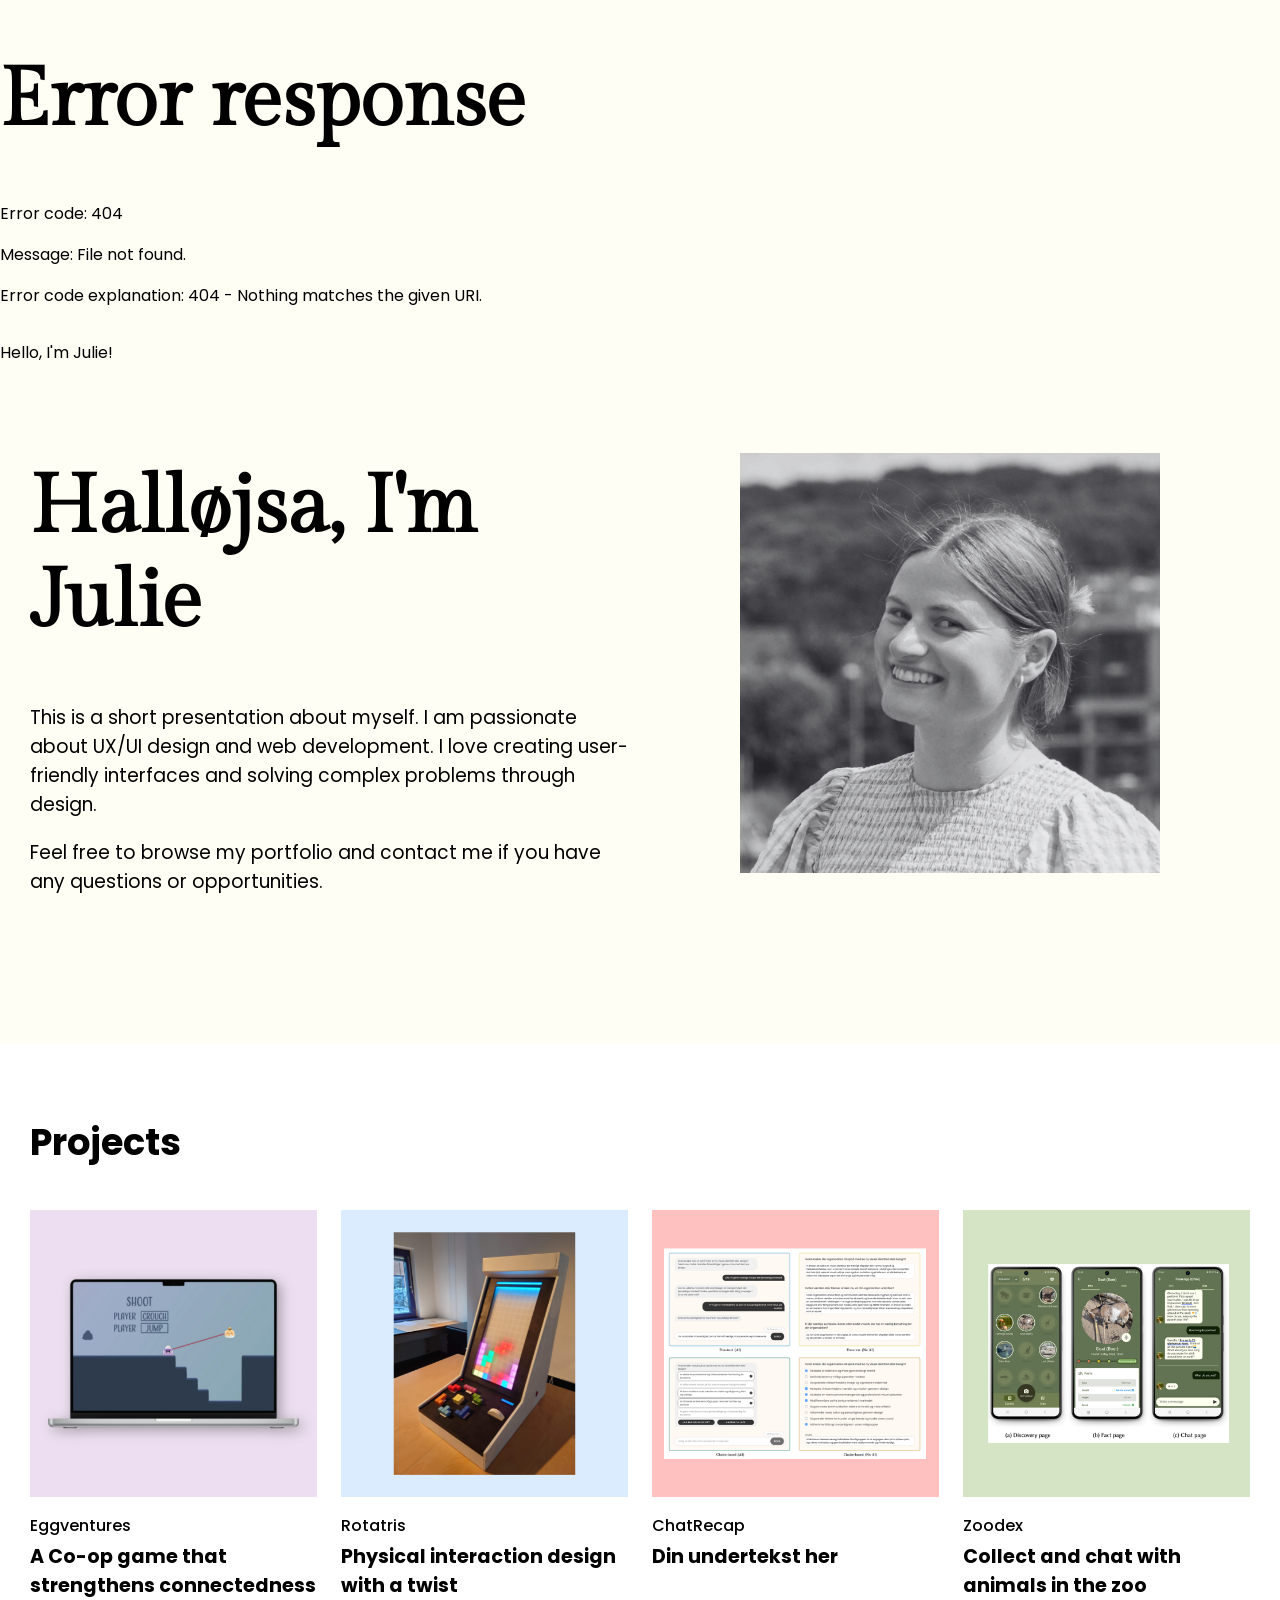
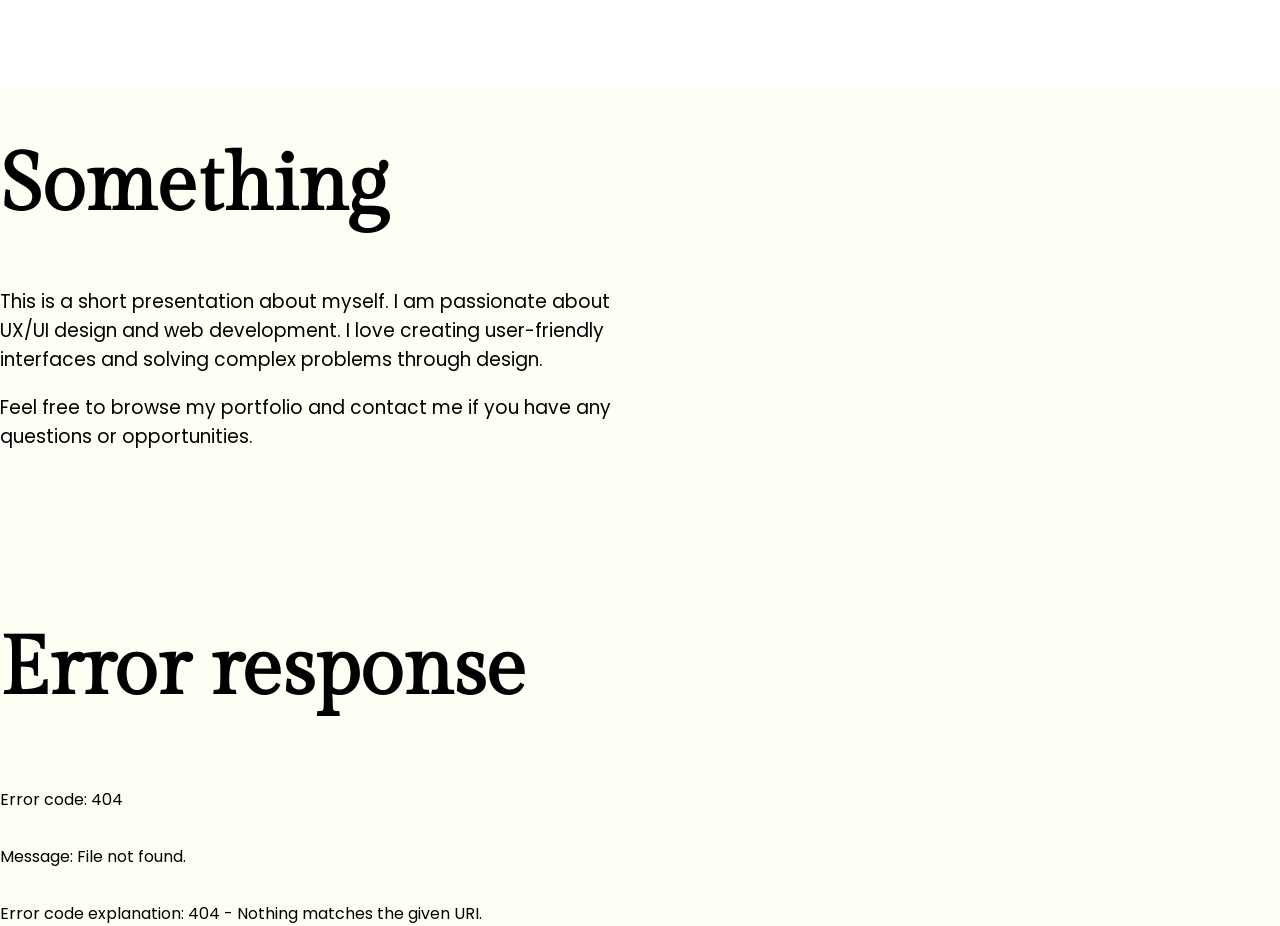
==== index.html @ eb62d56e "UI update" ====
<!DOCTYPE html>
<html lang="en">
<head>
    <meta charset="utf-8">
    <meta http-equiv="X-UA-Compatible" content="IE=edge">
    <meta name="viewport" content="width=device-width, initial-scale=1">

    <title>My Website</title>
    <meta name="description" content="">

    <link rel="shortcut icon" href="favicon.ico">

    <link rel="preconnect" href="https://fonts.googleapis.com">
    <link rel="preconnect" href="https://fonts.gstatic.com" crossorigin>
    <link href="https://fonts.googleapis.com/css2?family=Gilda+Display&display=swap" rel="stylesheet">
    <link href="https://fonts.googleapis.com/css2?family=Poppins:ital,wght@0,100;0,200;0,300;0,400;0,500;0,600;0,700;0,800;0,900;1,100;1,200;1,300;1,400;1,500;1,600;1,700;1,800;1,900&display=swap" rel="stylesheet">

    <link rel="stylesheet" href="css/normalize.css">
    <link rel="stylesheet" href="css/html5-boilerplate.css">
    <link rel="stylesheet" href="css/main.css">
</head>
<body>
    <div id="navbar"></div> 

    <div class="content">
        <!-- Your main content here -->
        <p>Hello, I'm Julie!</p>
        <!-- Other content -->
<div class="hero-section">
        <div class="container1">
            <div class="text-section">
                <!-- <h1 class="cursor typewriter-animation">Hello, I'm Julie!</h1> -->
                <h1>Halløjsa, I'm Julie</h1>
                <h3>This is a short presentation about myself. I am passionate about UX/UI design and web development. I love creating user-friendly interfaces and solving complex problems through design.</h3>
                <h3>Feel free to browse my portfolio and contact me if you have any questions or opportunities.</h3>
            </div>
            <div class="other-section">
                <!-- You can add an image or other content here -->
                <img src="images/ProfilbilledeBW.jpg" alt="Julie">
            </div>
        </div>
</div>

<section class="project-section">
    <h2 class="project-section__heading">Projects</h2>
    <div class="project-grid">
        <a href="projects/eggventures.html" class="project-box">
            <div class="project-box__image">
                <img src="images/EggventuresTest.png" alt="Eggventures">
            </div>
            <p class="project-box__title">Eggventures</p>
            <p class="project-box__subtitle">A Co-op game that strengthens connectedness</p>
        </a>
        <a href="projects/rotatris.html" class="project-box">
            <div class="project-box__image">
                <img src="images/RotatrisTest.png" alt="Rotatris">
            </div>
            <p class="project-box__title">Rotatris</p>
            <p class="project-box__subtitle">Physical interaction design with a twist</p>
        </a>
        <a href="projects/chatrecap.html" class="project-box">
            <div class="project-box__image">
                <img src="images/DesignerAITest.png" alt="ChatRecap">
            </div>
            <p class="project-box__title">ChatRecap</p>
            <p class="project-box__subtitle">Din undertekst her</p>
        </a>
        <a href="projects/zoodex.html" class="project-box">
            <div class="project-box__image">
                <img src="images/ZoodexTest.png" alt="Zoodex">
            </div>
            <p class="project-box__title">Zoodex</p>
            <p class="project-box__subtitle">Collect and chat with animals in the zoo</p>
        </a>
    </div>
</section>



<div class="container1">
    <div class="text-section">
        <!-- <h1 class="cursor typewriter-animation">Hello, I'm Julie!</h1> -->
        <h1>Something</h1>
        <h3>This is a short presentation about myself. I am passionate about UX/UI design and web development. I love creating user-friendly interfaces and solving complex problems through design.</h3>
        <h3>Feel free to browse my portfolio and contact me if you have any questions or opportunities.</h3>
    </div>
    <div class="other-section">
        <!-- You can add an image or other content here -->
        <!-- <img src="images/Billede.JPG" alt="Julie"> -->
    </div>
</div>


    <!-- JavaScript to load navbar from an external file -->
    <script>
        fetch('navbar.html')
              .then(response => response.text())
             .then(data => document.getElementById('navbar').innerHTML = data);
    </script>

    <script>
        document.addEventListener("DOMContentLoaded", function() {
            fetch('footer.html')
                .then(response => response.text())
                .then(data => {
                    document.body.insertAdjacentHTML('beforeend', data);
                })
                .catch(error => console.error('Error loading the footer:', error));
        });
    </script>

    <script src="//ajax.googleapis.com/ajax/libs/jquery/1.10.2/jquery.min.js"></script>
    <script>window.jQuery || document.write('<script src="js/vendor/jquery-1.10.2.min.js"><\/script>')</script>
    <script src="js/plugins.js"></script>
    <script src="js/main.js"></script>
</body>
</html>
---- css/main.css ----
/* ==========================================================================
   Your custom CSS styles
   ========================================================================== */


   html, body {
    height: 100%; /* Ensure the body takes up the full height */
    margin: 0; /* Remove default margins */
    padding: 0;
}

body {
    font-family: "Poppins", sans-serif;
    margin: 0;
    padding: 0;
    background-color:  #fffef5;
    display: flex;
    flex-direction: column; /* Stack children vertically */
}

/* Container for consistent margins */
.container {
    max-width: 1300px; /* Adjust based on your design requirements */
    margin: 0 auto; /* Center container horizontally and add equal margins */
    padding: 0 20px; /* Optional: add padding inside the container */
}

h1 {
    font-family: "Gilda Display", serif;
    font-size: 5em; /* Default size for larger screens */
}

h3 {
    font-family: "Poppins", sans-serif;
    font-weight: 400;
    font-style: normal;
}

.content {
    flex: 1; /* Take up available space, pushing footer to bottom */
}



/* Cursor */
.cursor {
    position: relative;
    width: auto; /* Adjusts to fit the text width */
    border-right: 4px solid black;
    font-size: 5em; /* Adjust size as needed */
    text-align: left; /* Ensure text aligns to the left */
    white-space: nowrap; /* Prevent line breaks */
    overflow: hidden; /* Hide overflow text */
    display: inline-block; /* Fit to the text width */
    /* Remove margin: 0 auto; to prevent centering */
    transform: translateY(-50%); /* Optional: adjust based on your design */
}

/* Animation */
.typewriter-animation {
    animation: 
        typewriter 5s steps(50) 1s 1 normal both, 
        blinkingCursor 500ms steps(50) infinite normal;
}

@keyframes typewriter {
    from { width: 0; } /* Start with no width */
    to { width: 100%; } /* End with full width */
}

@keyframes blinkingCursor {
    from { border-right-color: black; }
    to { border-right-color: transparent; }
}


.hero-section {
    padding: 30px; /* Samme mekanik som .project-section */
}

.container1 {
    display: flex;
    justify-content: space-between;
    align-items: center;
    max-width: 1400px;
    margin: 0 auto;
    padding-bottom: 100px;
    box-sizing: border-box;
}

/* Text section styling */
.text-section {
    flex: 1; /* Take up half of the container */
    max-width: 50%; /* Limit width to half of the container */
    padding-right: 20px; /* Space between text and other content */
}

/* Image section or other content */
.other-section {
    flex: 1; /* Take up the remaining space */
    max-width: 50%; /* Limit width to half of the container */
    display: flex; /* Use Flexbox if needed for centering content */
    align-items: center; /* Center items vertically */
    justify-content: center; /* Center items horizontally */
}

/* Styling for images */
.other-section img {
    max-width: 70%; /* Ensure image fits within the container */
    height: auto; /* Maintain aspect ratio */
}


.text-section h1 {
    margin-top: 50px;
}

.text-section p {
    line-height: 1.6; /* Improve readability */
}


.project-section {
    background-color: white; /* Baggrundsfarve for hele sektionen */
    padding: 70px 30px;
}

.project-section__heading {
    font-family: "Poppins", sans-serif;
    font-size: 2.3em;
    max-width: 1400px;
    margin: 0 auto 16px auto; /* Auto-centreret ligesom resten, med luft nedenunder */
    text-align: left;
}

.project-box {
    text-decoration: none; /* Fjerner den understregning links normalt har */
    color: inherit; /* Teksten arver sidens normale farve i stedet for standard-blå link-farve */
    display: block;
    transition: opacity 0.3s ease; /* Gør overgangen blød */
}

.project-grid {
    display: grid;
    grid-template-columns: repeat(4, 1fr); /* 4 lige brede kolonner */
    gap: 24px; /* Luft mellem kortene */
    max-width: 1400px;
    margin: 40px auto 0 auto; /* Luft foroven, auto-centreret ligesom heading */
    padding: 0; /* Fjernet - lad .project-section's egen padding styre siderne */
}

.project-grid:hover .project-box {
    opacity: 0.4; /* Dæmp alle kort når man hover et sted i gridet */
}

.project-grid:hover .project-box:hover {
    opacity: 1; /* Men det specifikke kort musen er over, forbliver fuldt synligt */
}

.project-box__image {
    width: 100%;
    aspect-ratio: 1 / 1; /* I stedet for en fast height i pixels */
    overflow: hidden;
    background-color: rgb(245, 213, 255);
}

.project-box__image img {
    width: 100%;
    height: 100%;
    object-fit: cover;
    transition: transform 0.3s ease; /* Gør zoom-effekten "blød" i stedet for et hak */
}

/* Tablet og mindre: 2 per række */
@media screen and (max-width: 900px) {
    .project-grid {
        grid-template-columns: repeat(2, 1fr);
    }
}

/* Mobil: 1 per række */
@media screen and (max-width: 500px) {
    .project-grid {
        grid-template-columns: 1fr;
    }
}

.project-box:hover .project-box__image img {
    transform: scale(1.05); /* Zoomer billedet 5% ind ved hover */
}

.project-box__title {
    font-family: "Poppins", sans-serif;
    font-size: 1em;
    font-weight: 500;
    margin-top: 16px;
    margin-bottom: 4px; /* Fjerner browserens indbyggede afstand under titlen */
}

.project-box__subtitle {
    font-family: "Poppins", sans-serif;
    font-size: 1.2em;
    font-weight: 700;
    margin-top: 0px;
}





/* Styling the entire navbar container */
.navbar {
    background-color: #fffef5; /* Dark background */
    overflow: hidden; /* Clear floats */
    position: fixed; /* Sticks to the top of the page */
    top: 0; /* Always on top */
    width: 100%; /* Full width */
    display: flex; /* Flexbox for layout */
    justify-content: space-between; /* Space between left and right */
    align-items: center; /* Vertically center the items */
    z-index: 1000; /* Ensure it stays above other content */
    /*padding: 0 20px; /* Add some padding on the sides */
    height: 50px; /* Adjust the height */
}

/* Styling the links inside the navbar */
.navbar a {
    color: black;
    text-align: center;
    padding: 14px 20px;
    text-decoration: none;
    font-family: "Poppins", sans-serif;
    font-weight: 400;
    font-size: 14px;
}

/* Change color on hover */
.navbar a:hover {
    background-color: #ddd; /* Light background */
    color: black; /* Dark text color */
}

/* Change the color of the active/current link */
.navbar a.active {
    background-color: #04AA6D; /* Highlight the active link */
    color: white; /* White text */
}

/* Left-aligned links */
.navbar-left {
    display: flex;
}

/* Right-aligned links */
.navbar-right {
    display: flex;
}




/* ==========================================================================
   Your custom CSS styles for smartphones and screens smaller than 480 px
   ========================================================================== */

/* Media Queries */
@media screen and (max-width: 768px) {
    /* Make the navbar stack vertically on smaller screens */
    .navbar a {
        float: none; /* Stack the links */
        display: block; /* Make them full-width */
        text-align: left; /* Align text to the left */
    }

    /* Adjust container and sections for smaller screens */
    .container {
        flex-direction: column; /* Stack items vertically */
        text-align: center; /* Center align text */
    }

    .container1 {
        flex-direction: column; /* Stack text and image vertically */
        text-align: center; /* Center align text and image */
    }

    .text-section {
        padding-right: 0; /* Remove right padding on small screens */
        margin-bottom: 20px; /* Space between text and image */
    }

    .other-section {
        margin-top: 20px; /* Space above the image on small screens */
    }
}


/* ==========================================================================
   Helper classes
   ========================================================================== */

.hidden {
    display: none !important;
    visibility: hidden;
}

/* Clearfix
 * Adding a 'clearfix' class will allow parent elements to contain a floated child element
 */

.clearfix:before,
.clearfix:after {
    content: " "; /* 1 */
    display: table; /* 2 */
}

.clearfix:after {
    clear: both;
}

/*
 * For IE 6/7 only
 * Include this rule to trigger hasLayout and contain floats.
 */

/*.clearfix {
    *zoom: 1;
}
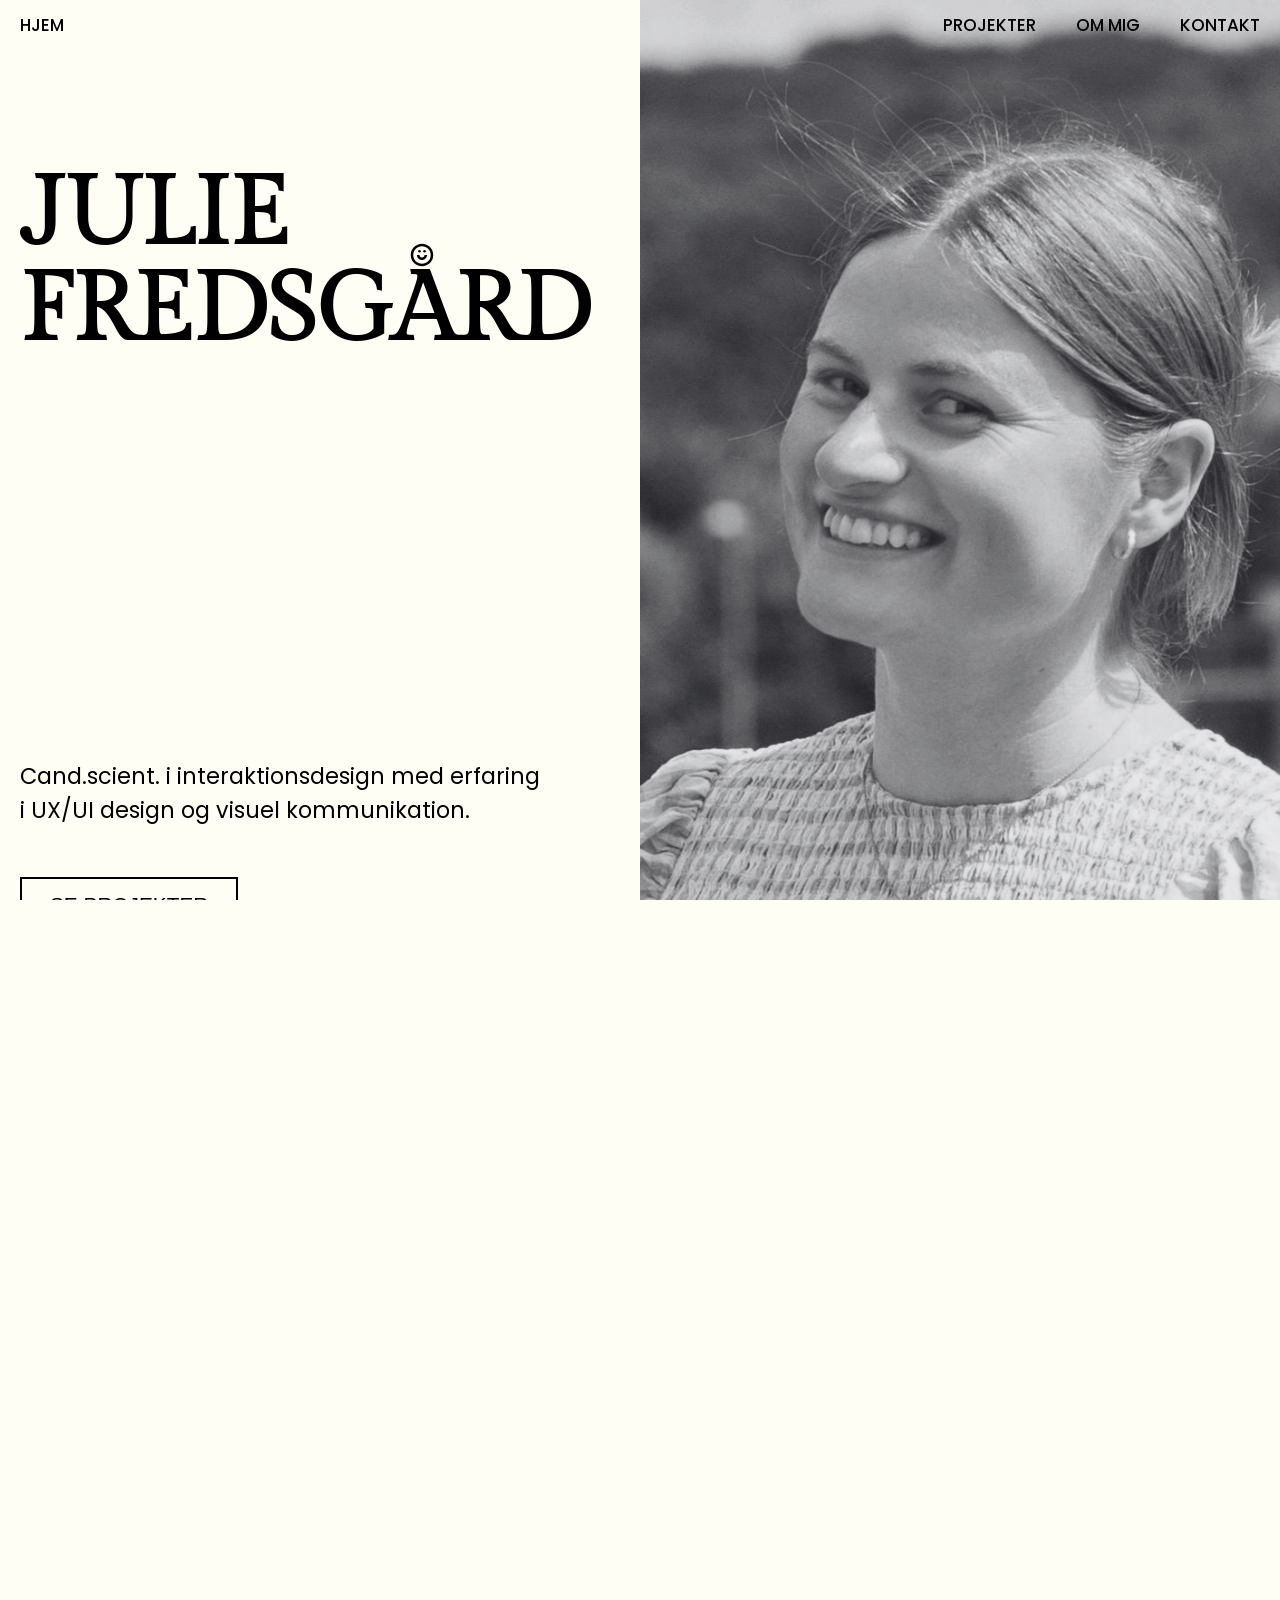
==== commit 4c9207f1: "UI update" ====
--- a/index.html
+++ b/index.html
@@ -24,25 +24,88 @@
 
     <div class="content">
         <!-- Your main content here -->
-        <p>Hello, I'm Julie!</p>
         <!-- Other content -->
-<div class="hero-section">
-        <div class="container1">
-            <div class="text-section">
-                <!-- <h1 class="cursor typewriter-animation">Hello, I'm Julie!</h1> -->
-                <h1>Halløjsa, I'm Julie</h1>
-                <h3>This is a short presentation about myself. I am passionate about UX/UI design and web development. I love creating user-friendly interfaces and solving complex problems through design.</h3>
-                <h3>Feel free to browse my portfolio and contact me if you have any questions or opportunities.</h3>
+<div class="hero-wrapper">
+    <div class="hero-section">
+        <div class="hero-text">
+            <h1>JULIE<br>FREDSG<span class="fake-aa">A<span class="fake-aa__icon">
+    <img src="images/smiley-positive-svgrepo-com.svg" alt="">
+</span></span>RD</h1>
+            <h3>Cand.scient. i interaktionsdesign med erfaring i UX/UI design og visuel kommunikation.</h3>
+            <a href="projects.html" class="hero-button">SE PROJEKTER</a>
+        </div>
+    </div>
+    <div class="hero-image">
+        <img src="images/ProfilbilledeBW.jpg" alt="Julie">
+    </div>
+</div>
+
+
+ 
+<section class="skills-section">
+    <div class="skills-section__inner">
+    <h2 class="skills-section__heading">Jeg har erfaring med</h2>
+    <div class="skills-grid">
+        <div class="skill-item">
+            <div class="skill-item__header">
+                <span class="skill-item__title">Digitalt & web design</span>
+                <span class="skill-item__icon">+</span>
             </div>
-            <div class="other-section">
-                <!-- You can add an image or other content here -->
-                <img src="images/ProfilbilledeBW.jpg" alt="Julie">
+            <div class="skill-item__content">
+                <p>Digitalt design inkluderer website content og layouts, social media assets, web banners, præsentationer og andre grafiske elementer på digitale platforme.</p>
             </div>
         </div>
+        <div class="skill-item">
+            <div class="skill-item__header">
+                <span class="skill-item__title">UX research</span>
+                <span class="skill-item__icon">+</span>
+            </div>
+            <div class="skill-item__content">
+                <p>Din tekst her.</p>
+            </div>
+        </div>
+        <div class="skill-item">
+            <div class="skill-item__header">
+                <span class="skill-item__title">Prototyping</span>
+                <span class="skill-item__icon">+</span>
+            </div>
+            <div class="skill-item__content">
+                <p>Din tekst her.</p>
+            </div>
+        </div>
+        <div class="skill-item">
+            <div class="skill-item__header">
+                <span class="skill-item__title">Brugertest</span>
+                <span class="skill-item__icon">+</span>
+            </div>
+            <div class="skill-item__content">
+                <p>Din tekst her.</p>
+            </div>
+        </div>
+        <div class="skill-item">
+    <div class="skill-item__header">
+        <span class="skill-item__title">Wireframing</span>
+        <span class="skill-item__icon">+</span>
+    </div>
+    <div class="skill-item__content">
+        <p>Din tekst her.</p>
+    </div>
 </div>
+<div class="skill-item">
+    <div class="skill-item__header">
+        <span class="skill-item__title">Visuel identitet</span>
+        <span class="skill-item__icon">+</span>
+    </div>
+    <div class="skill-item__content">
+        <p>Din tekst her.</p>
+    </div>
+</div>
+        </div>
+    </div>
+</section>
 
 <section class="project-section">
-    <h2 class="project-section__heading">Projects</h2>
+    <h2 class="project-section__heading">PROJEKTER</h2>
     <div class="project-grid">
         <a href="projects/eggventures.html" class="project-box">
             <div class="project-box__image">
@@ -75,20 +138,9 @@
     </div>
 </section>
 
+<section class="divider-section"></section>
 
 
-<div class="container1">
-    <div class="text-section">
-        <!-- <h1 class="cursor typewriter-animation">Hello, I'm Julie!</h1> -->
-        <h1>Something</h1>
-        <h3>This is a short presentation about myself. I am passionate about UX/UI design and web development. I love creating user-friendly interfaces and solving complex problems through design.</h3>
-        <h3>Feel free to browse my portfolio and contact me if you have any questions or opportunities.</h3>
-    </div>
-    <div class="other-section">
-        <!-- You can add an image or other content here -->
-        <!-- <img src="images/Billede.JPG" alt="Julie"> -->
-    </div>
-</div>
 
 
     <!-- JavaScript to load navbar from an external file -->
@@ -113,5 +165,29 @@
     <script>window.jQuery || document.write('<script src="js/vendor/jquery-1.10.2.min.js"><\/script>')</script>
     <script src="js/plugins.js"></script>
     <script src="js/main.js"></script>
+
+<script>
+    const skillHeaders = document.querySelectorAll('.skill-item__header');
+
+    skillHeaders.forEach(function(header) {
+        header.addEventListener('click', function() {
+            const content = header.nextElementSibling;
+            const icon = header.querySelector('.skill-item__icon');
+
+            if (content.classList.contains('is-open')) {
+                // Lukker: sæt max-height til 0
+                content.style.maxHeight = '0px';
+                content.classList.remove('is-open');
+                icon.textContent = '+';
+            } else {
+                // Åbner: sæt max-height til indholdets faktiske højde
+                content.style.maxHeight = content.scrollHeight + 'px';
+                content.classList.add('is-open');
+                icon.textContent = '−';
+            }
+        });
+    });
+</script>
+
 </body>
 </html>
--- a/css/main.css
+++ b/css/main.css
@@ -7,6 +7,8 @@
     height: 100%; /* Ensure the body takes up the full height */
     margin: 0; /* Remove default margins */
     padding: 0;
+    padding-top: 0; /* Sørg for at der ikke er nogen padding her, der skubber indhold ned */
+    overflow-x: hidden;
 }
 
 body {
@@ -74,60 +76,124 @@
 }
 
 
+.hero-wrapper {
+    position: relative; /* Gør det muligt at placere .hero-image "absolut" indeni */
+    display: flex;
+    align-items: center;
+    height: 1000px
+}
+
 .hero-section {
-    padding: 30px; /* Samme mekanik som .project-section */
-}
-
-.container1 {
-    display: flex;
-    justify-content: space-between;
-    align-items: center;
     max-width: 1400px;
     margin: 0 auto;
-    padding-bottom: 100px;
+    padding: 0 20px;
     box-sizing: border-box;
-}
-
-/* Text section styling */
-.text-section {
-    flex: 1; /* Take up half of the container */
-    max-width: 50%; /* Limit width to half of the container */
-    padding-right: 20px; /* Space between text and other content */
-}
-
-/* Image section or other content */
-.other-section {
-    flex: 1; /* Take up the remaining space */
-    max-width: 50%; /* Limit width to half of the container */
-    display: flex; /* Use Flexbox if needed for centering content */
-    align-items: center; /* Center items vertically */
-    justify-content: center; /* Center items horizontally */
-}
-
-/* Styling for images */
-.other-section img {
-    max-width: 70%; /* Ensure image fits within the container */
-    height: auto; /* Maintain aspect ratio */
-}
-
-
-.text-section h1 {
-    margin-top: 50px;
-}
-
-.text-section p {
-    line-height: 1.6; /* Improve readability */
+    width: 100%;
+    position: relative;
+    z-index: 2; /* Sikrer at teksten ligger ovenpå billedet */
+}
+
+.hero-text {
+    max-width: 50%; /* Teksten fylder stadig kun halvdelen */
+    display: flex;
+    flex-direction: column;
+    justify-content: center;
+}
+
+.hero-text h1 {
+    margin: 100px 0 400px 0; /* Fjerner al indbygget luft omkring h1 */
+    line-height: 1; /* Mindre end 1 gør linjerne tættere sammen */
+    font-size: 6em; /* Juster størrelsen efter behov */
+}
+
+.fake-aa {
+    position: relative; /* Gør det muligt at placere ikonet i forhold til dette "a" */
+    display: inline-block;
+}
+
+.fake-aa__icon {
+    position: absolute;
+    top: -0.8em; /* Justér denne værdi til at placere ikonet lige over "a"'et */
+    left: 47%;
+    transform: translateX(-50%); /* Centrerer ikonet vandret over bogstavet */
+    font-size: 0.3em; /* Gør ikonet mindre end selve bogstavet */
+    line-height: 1;
+}
+
+.fake-aa__icon img {
+    width: 30px; /* Juster efter behov */
+    height: auto;
+}
+
+.hero-text h3 {
+    margin: 0 100px 0 0; /* Kun luft foroven, resten er 0 */
+    font-size: 1.4em; /* Juster størrelsen efter behov */
+}
+
+.hero-image {
+    position: absolute; /* Tager billedet ud af det normale layout-flow */
+    top: 0;
+    right: 0; /* Billedet starter i højre side */
+    width: 50%; /* Samme bredde som før, men målt fra skærmens kant, ikke fra max-width */
+    height: 100%;
+}
+
+.hero-image img {
+    width: 100%;
+    height: 100%;
+    object-fit: cover;
+    display: block;
+}
+
+.hero-button {
+    display: inline-block; /* Gør et <a>-link til en "boks" i stedet for kun tekst */
+    margin-top: 50px; /* Luft mellem h3 og knappen */
+    padding: 14px 28px; /* Luft indeni selve knappen */
+    background-color: transparent; /* Gør baggrunden gennemsigtig */
+    color: black; /* Sort tekst */
+    border: 2px solid black; /* Sort kant */
+    text-decoration: none; /* Fjerner link-understregning */
+    font-family: "Poppins", sans-serif;
+    font-size: 1.3em; /* Juster størrelsen efter behov */
+    font-weight: 300;
+    transition: background-color 0.3s ease; /* Blød farveovergang ved hover */
+    width: fit-content; /* Knappen bliver kun så bred som teksten kræver */
+}
+
+.hero-button:hover {
+    background-color: #333; /* Lidt lysere sort ved hover, som feedback til brugeren */
+    color: #f4f1ff; /* Skifter tekstfarven til hvid ved hover */
+}
+
+
+
+
+@media screen and (max-width: 500px) {
+    h1 {
+        font-size: 2em; /* Reduceret fra 5em */
+    }
+
+    .cursor {
+        font-size: 2em; /* Match samme størrelse */
+        white-space: normal; /* Tillad tekst at bryde om på flere linjer */
+    }
+}
+
+.divider-section {
+    background-color: #f4f1ff; /* Vælg selv en farve der passer til din palet */
+    height: 400px; /* Juster højden efter smag */
 }
 
 
 .project-section {
-    background-color: white; /* Baggrundsfarve for hele sektionen */
+    background-color: #fffef5; /* Baggrundsfarve for hele sektionen */
     padding: 70px 30px;
 }
 
 .project-section__heading {
-    font-family: "Poppins", sans-serif;
+    font-family: "Gilda Display", sans-serif;
     font-size: 2.3em;
+    font-weight: 600;
     max-width: 1400px;
     margin: 0 auto 16px auto; /* Auto-centreret ligesom resten, med luft nedenunder */
     text-align: left;
@@ -208,19 +274,26 @@
 
 
 
-/* Styling the entire navbar container */
 .navbar {
-    background-color: #fffef5; /* Dark background */
-    overflow: hidden; /* Clear floats */
-    position: fixed; /* Sticks to the top of the page */
-    top: 0; /* Always on top */
-    width: 100%; /* Full width */
-    display: flex; /* Flexbox for layout */
-    justify-content: space-between; /* Space between left and right */
-    align-items: center; /* Vertically center the items */
-    z-index: 1000; /* Ensure it stays above other content */
-    /*padding: 0 20px; /* Add some padding on the sides */
-    height: 50px; /* Adjust the height */
+    background-color: transparent;
+    overflow: hidden;
+    position: fixed;
+    top: 0;
+    width: 100%;
+    z-index: 1000;
+    height: 50px;
+    /* display: flex og justify-content er flyttet ned til .navbar-inner */
+}
+
+.navbar-inner {
+    max-width: 1400px;
+    margin: 0 auto;
+    padding: 0 -20px; /* Match samme sidepadding som resten af siden */
+    height: 100%;
+    display: flex;
+    justify-content: space-between;
+    align-items: center;
+    box-sizing: border-box;
 }
 
 /* Styling the links inside the navbar */
@@ -230,8 +303,8 @@
     padding: 14px 20px;
     text-decoration: none;
     font-family: "Poppins", sans-serif;
-    font-weight: 400;
-    font-size: 14px;
+    font-weight: 500;
+    font-size: 17px;
 }
 
 /* Change color on hover */
@@ -254,6 +327,86 @@
 /* Right-aligned links */
 .navbar-right {
     display: flex;
+}
+
+
+
+.skills-section {
+    background-color: #5d00ff; /* Flyt baggrundsfarven herop */
+    padding: 70px 20px 120px 20px; /* Top, sider, bund, sider */
+}
+
+.skills-section__inner {
+    max-width: 1400px; /* Flyt max-width herned */
+    margin: 0 auto;
+}
+
+.skills-section__heading {
+    font-family: "Gilda Display", sans-serif;
+    color: #f4f1ff;
+    font-size: 2.3em;
+    font-weight:500;
+    margin: 0 0 60px 0; /* Top sat til 0, bund forbliver 40px */
+    text-align: center;
+}
+
+.skills-grid {
+    display: grid;
+    grid-template-columns: repeat(2, 1fr);
+    gap: 06px 60px;
+    align-items: start; /* Elementer stretches ikke længere til rækkens fulde højde */
+}
+
+/* Én kolonne på mindre skærme */
+@media screen and (max-width: 700px) {
+    .skills-grid {
+        grid-template-columns: 1fr;
+    }
+}
+
+.skill-item {
+    border-bottom: 1px solid #ccc;
+    padding: 20px 0;
+}
+
+.skill-item__header {
+    display: flex;
+    justify-content: space-between;
+    align-items: center;
+    cursor: pointer; /* Viser en "hånd"-cursor så man ved man kan klikke */
+}
+
+.skill-item__title {
+    font-family: "Poppins", sans-serif;
+    color: #fff;
+    font-size: 1.2em;
+}
+
+.skill-item__icon {
+    font-size: 1.5em;
+    color: #fff;
+    transition: transform 0.3s ease; /* Gør rotationen blød */
+}
+
+.skill-item__content {
+    max-height: 0; /* Skjuler indholdet ved at give det 0 i højde */
+    overflow: hidden; /* Skjuler teksten der "stikker udenfor" den 0-høje boks */
+    transition: max-height 0.4s ease; /* Gør højde-ændringen blød over 0,4 sekunder */
+}
+
+.skill-item__content p {
+    padding-top: 12px;
+    font-size: 0.95em;
+    line-height: 1.6;
+    color: #fff;
+}
+
+.skill-item__content.is-open {
+    max-height: 500px; /* Stor nok værdi til at rumme teksten */
+}
+
+.skill-item__icon.is-rotated {
+    transform: rotate(45deg); /* Roterer + til at ligne × */
 }
 
 
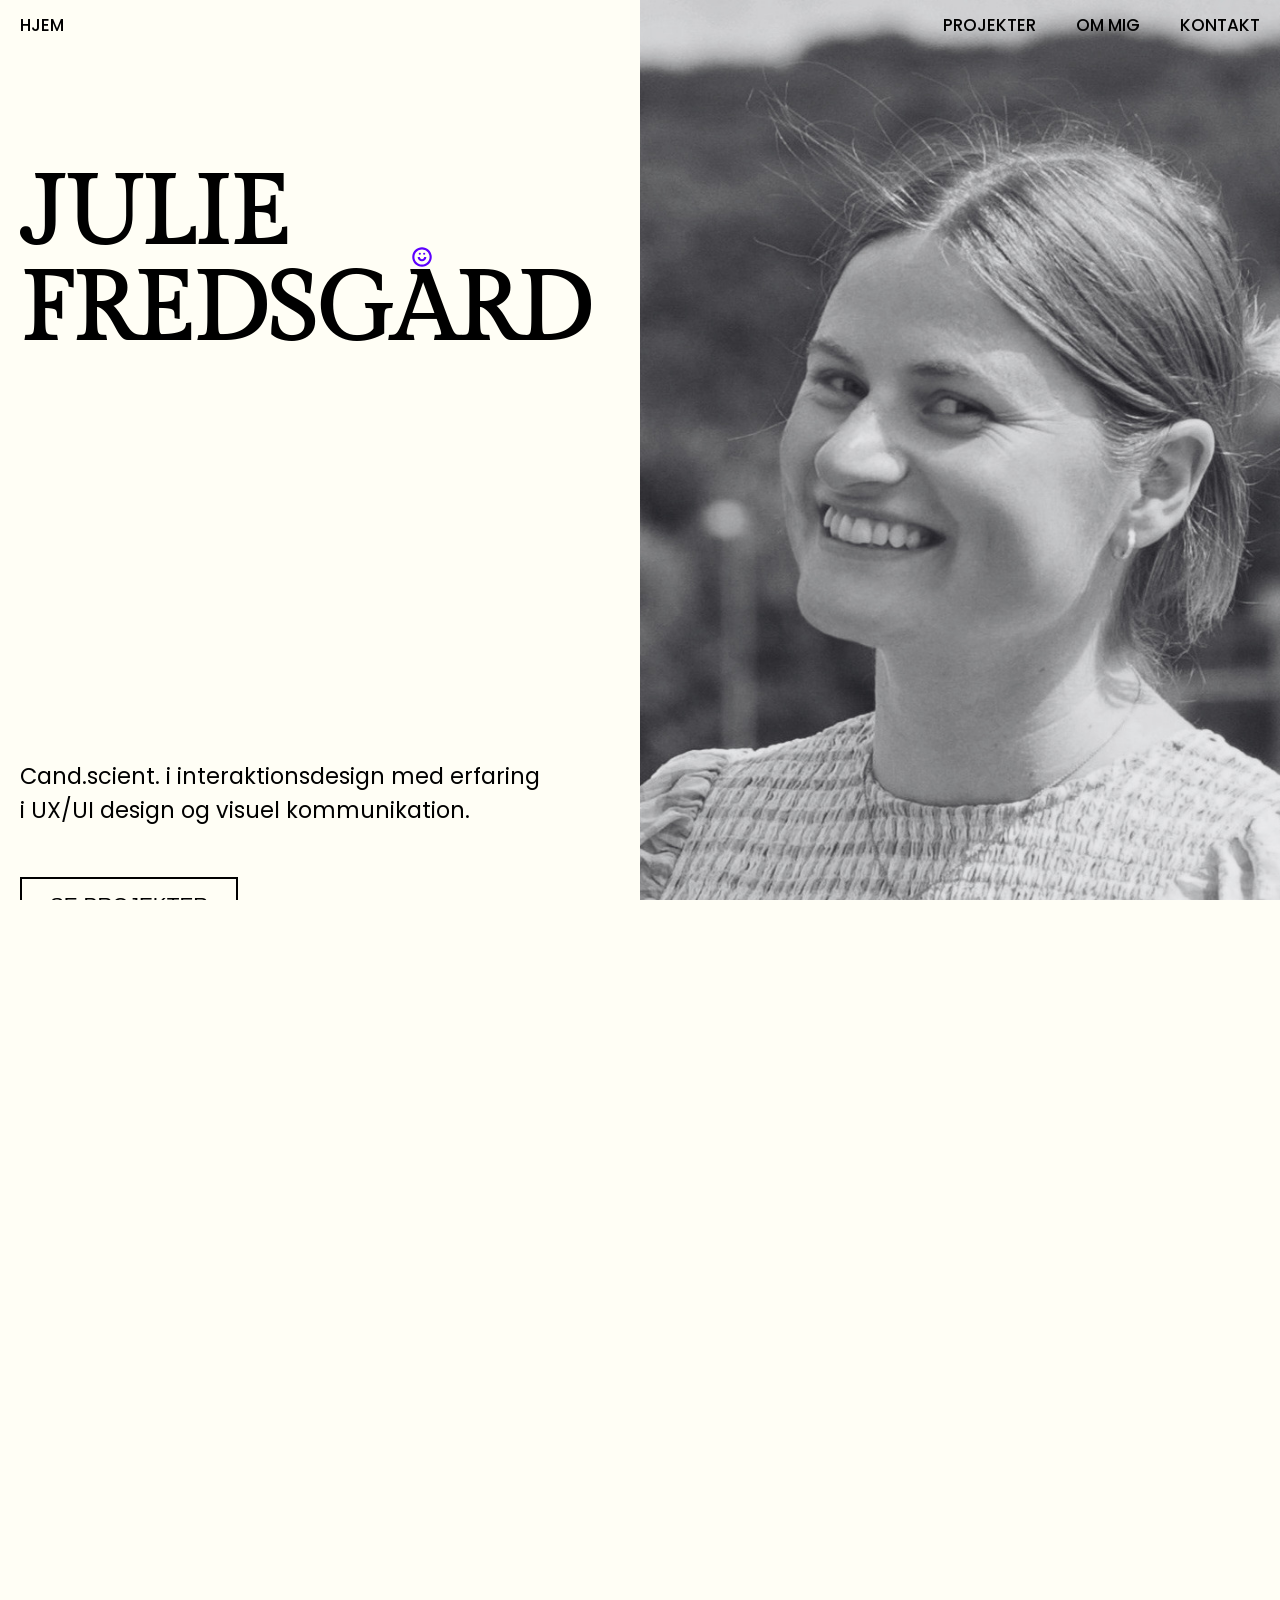
==== commit 5321ff02: "media update" ====
--- a/index.html
+++ b/index.html
@@ -29,8 +29,14 @@
     <div class="hero-section">
         <div class="hero-text">
             <h1>JULIE<br>FREDSG<span class="fake-aa">A<span class="fake-aa__icon">
-    <img src="images/smiley-positive-svgrepo-com.svg" alt="">
-</span></span>RD</h1>
+                <svg viewBox="0 0 48 48" fill="currentColor" xmlns="http://www.w3.org/2000/svg">
+                    <circle cx="20" cy="18" r="2"/>
+                    <circle cx="28" cy="18" r="2"/>
+                    <path d="M24,32c4.411,0,8-3.589,8-8h-4c0,2.206-1.794,4-4,4s-4-1.794-4-4h-4C16,28.411,19.589,32,24,32z"/>
+                    <path d="M24,42c9.941,0,18-8.059,18-18S33.941,6,24,6C14.059,6,6,14.059,6,24S14.059,42,24,42z M24,10c7.72,0,14,6.28,14,14
+                        c0,7.719-6.28,14-14,14c-7.72,0-14-6.281-14-14C10,16.28,16.28,10,24,10z"/>
+                </svg>
+            </span></span>RD</h1>
             <h3>Cand.scient. i interaktionsdesign med erfaring i UX/UI design og visuel kommunikation.</h3>
             <a href="projects.html" class="hero-button">SE PROJEKTER</a>
         </div>
--- a/css/main.css
+++ b/css/main.css
@@ -107,22 +107,23 @@
 }
 
 .fake-aa {
-    position: relative; /* Gør det muligt at placere ikonet i forhold til dette "a" */
+    position: relative;
     display: inline-block;
 }
 
 .fake-aa__icon {
     position: absolute;
-    top: -0.8em; /* Justér denne værdi til at placere ikonet lige over "a"'et */
+    top: -0.2em;
     left: 47%;
-    transform: translateX(-50%); /* Centrerer ikonet vandret over bogstavet */
-    font-size: 0.3em; /* Gør ikonet mindre end selve bogstavet */
+    transform: translateX(-50%);
     line-height: 1;
 }
 
-.fake-aa__icon img {
-    width: 30px; /* Juster efter behov */
-    height: auto;
+.fake-aa__icon svg {
+    color: #5d00ff;
+    width: 26px;
+    height: 26px;
+    display: block;
 }
 
 .hero-text h3 {
@@ -168,14 +169,74 @@
 
 
 
-@media screen and (max-width: 500px) {
-    h1 {
-        font-size: 2em; /* Reduceret fra 5em */
-    }
-
-    .cursor {
-        font-size: 2em; /* Match samme størrelse */
-        white-space: normal; /* Tillad tekst at bryde om på flere linjer */
+@media screen and (max-width: 850px) {
+    .hero-wrapper {
+        display: flex; /* Ændret fra block til flex, for at kunne bruge "order" */
+        flex-direction: column; /* Stabler elementerne lodret i stedet for side-om-side */
+        height: auto;
+    }
+
+    .hero-section {
+        padding: 0 20px;
+    }
+
+    .hero-text {
+        max-width: 100%; /* Fylder nu hele bredden, ikke kun 50% */
+    }
+
+    .hero-text h1 {
+        margin: 40px 0 20px 0; /* Meget mindre margin end de 100px/400px */
+        font-size: 3.5em; /* Reduceret fra 6em */
+    }
+
+    .fake-aa__icon svg {
+        width: 16px; /* Reduceret fra 26px, proportionalt med den mindre h1 */
+        height: 16px;
+    }
+
+    .fake-aa__icon {
+        top: -0.22em; /* Justér denne værdi, til ikonet igen sidder pænt over "A" */
+    }
+
+    .hero-text h3 {
+        margin: 100px 0 0 0; /* Øget top-margin, i stedet for kun margin: 0 */
+        font-size: 1.1em;
+    }
+
+    .hero-button {
+        margin-bottom: 40px; /* Luft før billedet starter nedenunder */
+    }
+
+    .hero-image {
+        order: -1; /* Flytter billedet til at blive vist FØRST, uanset rækkefølgen i HTML */
+        position: static;
+        width: 100%;
+        height: 300px;
+    }
+}
+
+@media screen and (max-width: 1270px) and (min-width: 851px) {
+    .hero-text h1 {
+        font-size: 4em; /* Mellemstørrelse - ned fra 6em, men større end mobils 2.2em */
+        margin: 60px 0 200px 0; /* Reduceret fra 100px/400px */
+    }
+
+        .fake-aa__icon svg {
+        width: 18px; /* Reduceret fra 26px, proportionalt med den mindre h1 */
+        height: 18px;
+    }
+
+    .fake-aa__icon {
+        top: -0.21em; /* Justér denne værdi, til ikonet igen sidder pænt over "A" */
+    }
+
+    .hero-text h3 {
+        margin: 0 40px 0 0; /* Reduceret fra 100px */
+        font-size: 1.2em;
+    }
+
+    .hero-wrapper {
+        height: 700px; /* Reduceret fra 1000px */
     }
 }
 
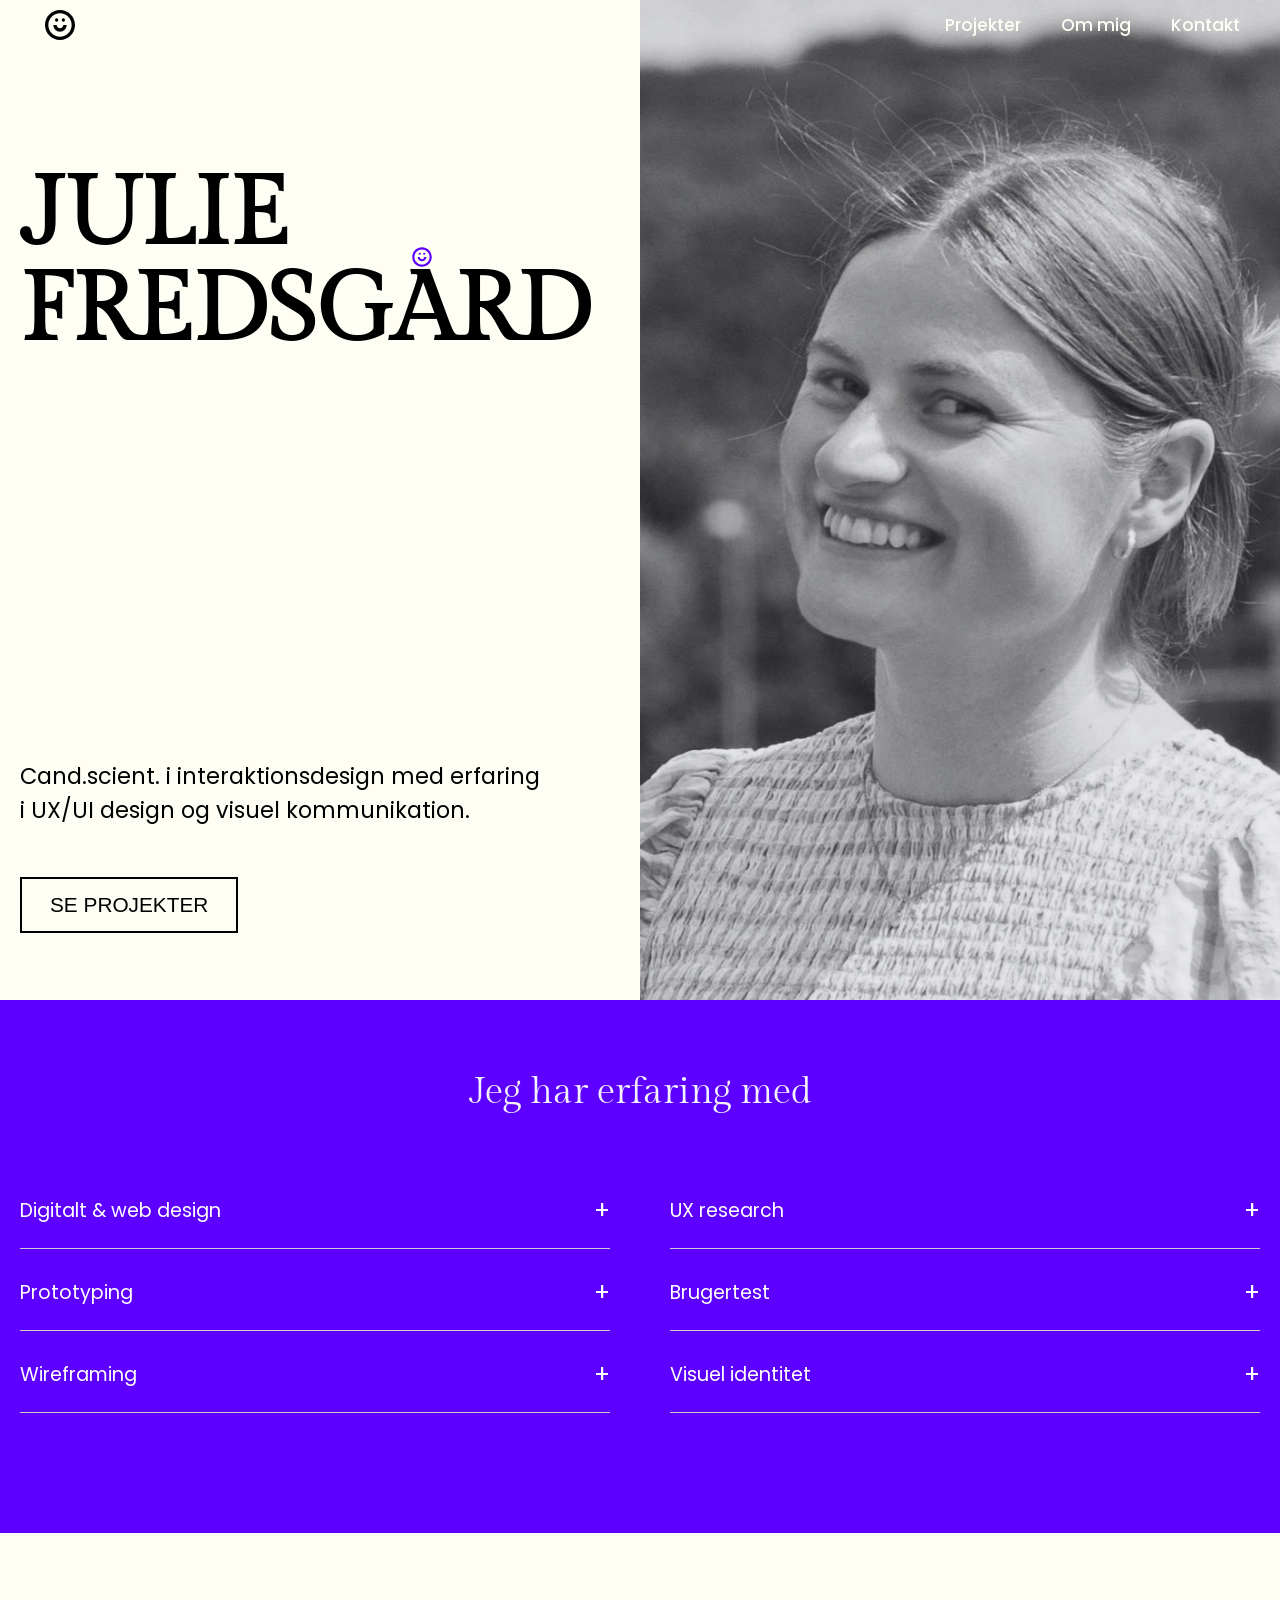
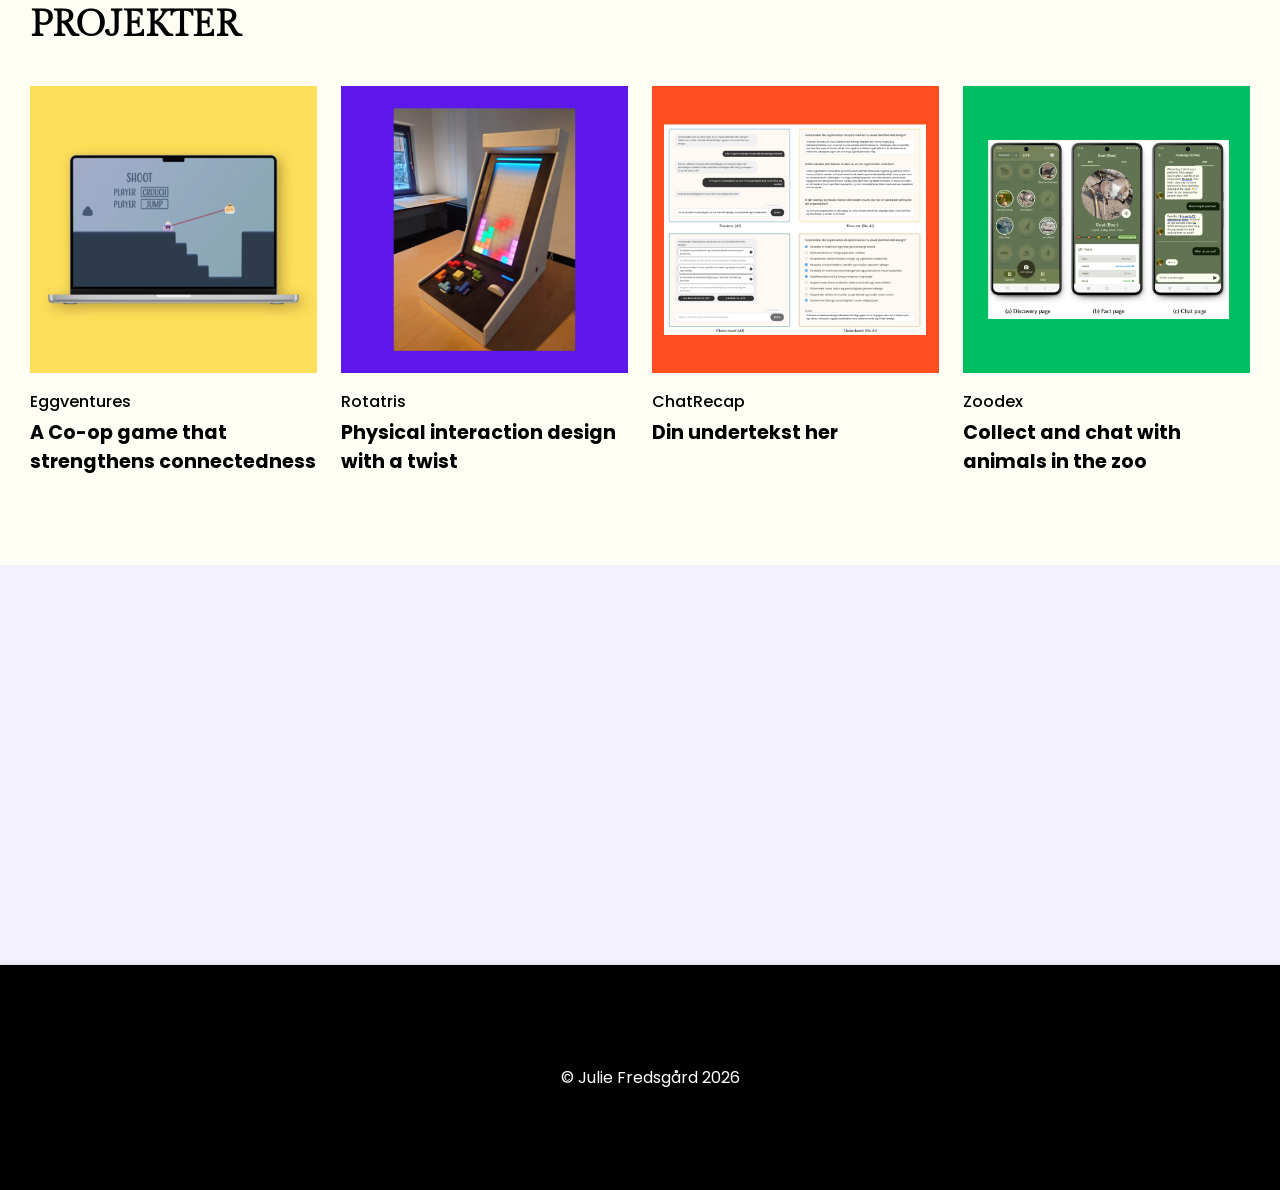
==== commit 17f4270d: "navbar update" ====
--- a/index.html
+++ b/index.html
@@ -5,10 +5,11 @@
     <meta http-equiv="X-UA-Compatible" content="IE=edge">
     <meta name="viewport" content="width=device-width, initial-scale=1">
 
-    <title>My Website</title>
+    <title>Julie Fredsgård</title>
+    
     <meta name="description" content="">
 
-    <link rel="shortcut icon" href="favicon.ico">
+   <link rel="shortcut icon" href="images/smiley-positive-svgrepo-com.svg">
 
     <link rel="preconnect" href="https://fonts.googleapis.com">
     <link rel="preconnect" href="https://fonts.gstatic.com" crossorigin>
@@ -21,6 +22,7 @@
 </head>
 <body>
     <div id="navbar"></div> 
+
 
     <div class="content">
         <!-- Your main content here -->
@@ -149,23 +151,40 @@
 
 
 
-    <!-- JavaScript to load navbar from an external file -->
-    <script>
-        fetch('navbar.html')
-              .then(response => response.text())
-             .then(data => document.getElementById('navbar').innerHTML = data);
-    </script>
-
-    <script>
-        document.addEventListener("DOMContentLoaded", function() {
-            fetch('footer.html')
-                .then(response => response.text())
-                .then(data => {
-                    document.body.insertAdjacentHTML('beforeend', data);
-                })
-                .catch(error => console.error('Error loading the footer:', error));
+<script>
+    fetch('navbar.html')
+        .then(response => response.text())
+        .then(data => {
+            document.getElementById('navbar').innerHTML = data;
+
+            // Scroll-koden flyttet herind, så den kører EFTER navbaren er indsat
+            let lastScrollY = window.scrollY;
+            const navbar = document.querySelector('.navbar');
+
+            window.addEventListener('scroll', function() {
+                const currentScrollY = window.scrollY;
+
+                if (currentScrollY > lastScrollY && currentScrollY > 100) {
+                    navbar.classList.add('navbar--hidden');
+                } else {
+                    navbar.classList.remove('navbar--hidden');
+                }
+
+                lastScrollY = currentScrollY;
+            });
         });
-    </script>
+</script>
+
+<script>
+    document.addEventListener("DOMContentLoaded", function() {
+        fetch('footer.html')
+            .then(response => response.text())
+            .then(data => {
+                document.body.insertAdjacentHTML('beforeend', data);
+            })
+            .catch(error => console.error('Error loading the footer:', error));
+    });
+</script>
 
     <script src="//ajax.googleapis.com/ajax/libs/jquery/1.10.2/jquery.min.js"></script>
     <script>window.jQuery || document.write('<script src="js/vendor/jquery-1.10.2.min.js"><\/script>')</script>
--- a/css/main.css
+++ b/css/main.css
@@ -8,7 +8,6 @@
     margin: 0; /* Remove default margins */
     padding: 0;
     padding-top: 0; /* Sørg for at der ikke er nogen padding her, der skubber indhold ned */
-    overflow-x: hidden;
 }
 
 body {
@@ -18,6 +17,7 @@
     background-color:  #fffef5;
     display: flex;
     flex-direction: column; /* Stack children vertically */
+    overflow-x: hidden;
 }
 
 /* Container for consistent margins */
@@ -186,16 +186,16 @@
 
     .hero-text h1 {
         margin: 40px 0 20px 0; /* Meget mindre margin end de 100px/400px */
-        font-size: 3.5em; /* Reduceret fra 6em */
+        font-size: 2.9em; /* Reduceret fra 6em */
     }
 
     .fake-aa__icon svg {
-        width: 16px; /* Reduceret fra 26px, proportionalt med den mindre h1 */
-        height: 16px;
+        width: 14px; /* Reduceret fra 26px, proportionalt med den mindre h1 */
+        height: 14px;
     }
 
     .fake-aa__icon {
-        top: -0.22em; /* Justér denne værdi, til ikonet igen sidder pænt over "A" */
+        top: -0.24em; /* Justér denne værdi, til ikonet igen sidder pænt over "A" */
     }
 
     .hero-text h3 {
@@ -343,13 +343,17 @@
     width: 100%;
     z-index: 1000;
     height: 50px;
-    /* display: flex og justify-content er flyttet ned til .navbar-inner */
+    transition: transform 0.3s ease; /* Gør bevægelsen blød */
+}
+
+.navbar.navbar--hidden {
+    transform: translateY(-100%); /* Flytter navbaren helt op og ud af syne */
 }
 
 .navbar-inner {
     max-width: 1400px;
     margin: 0 auto;
-    padding: 0 -20px; /* Match samme sidepadding som resten af siden */
+    padding: 0 20px; 
     height: 100%;
     display: flex;
     justify-content: space-between;
@@ -359,7 +363,7 @@
 
 /* Styling the links inside the navbar */
 .navbar a {
-    color: black;
+    color: #fffef5; /* Light text color */
     text-align: center;
     padding: 14px 20px;
     text-decoration: none;
@@ -370,7 +374,6 @@
 
 /* Change color on hover */
 .navbar a:hover {
-    background-color: #ddd; /* Light background */
     color: black; /* Dark text color */
 }
 
@@ -388,6 +391,12 @@
 /* Right-aligned links */
 .navbar-right {
     display: flex;
+}
+
+.navbar-logo img {
+    height: 40px; 
+    width: auto;
+    display: block;
 }
 
 
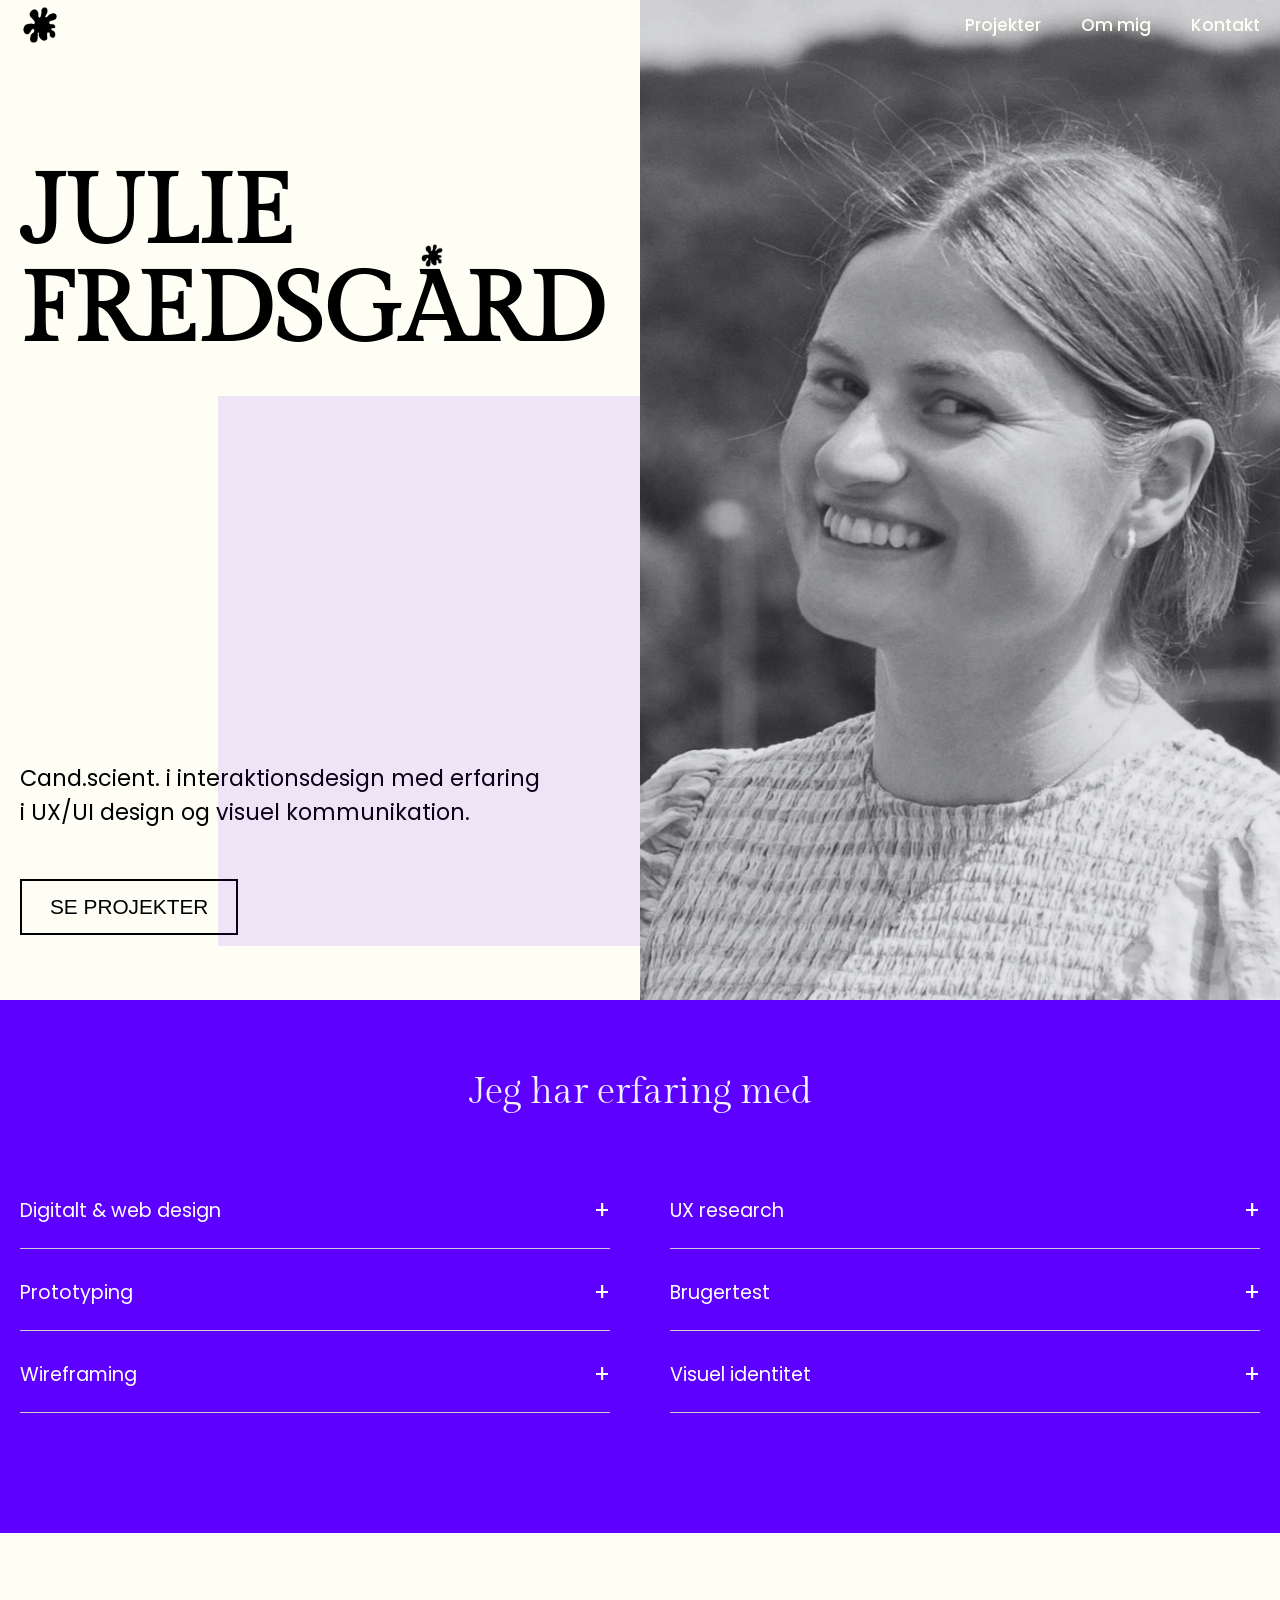
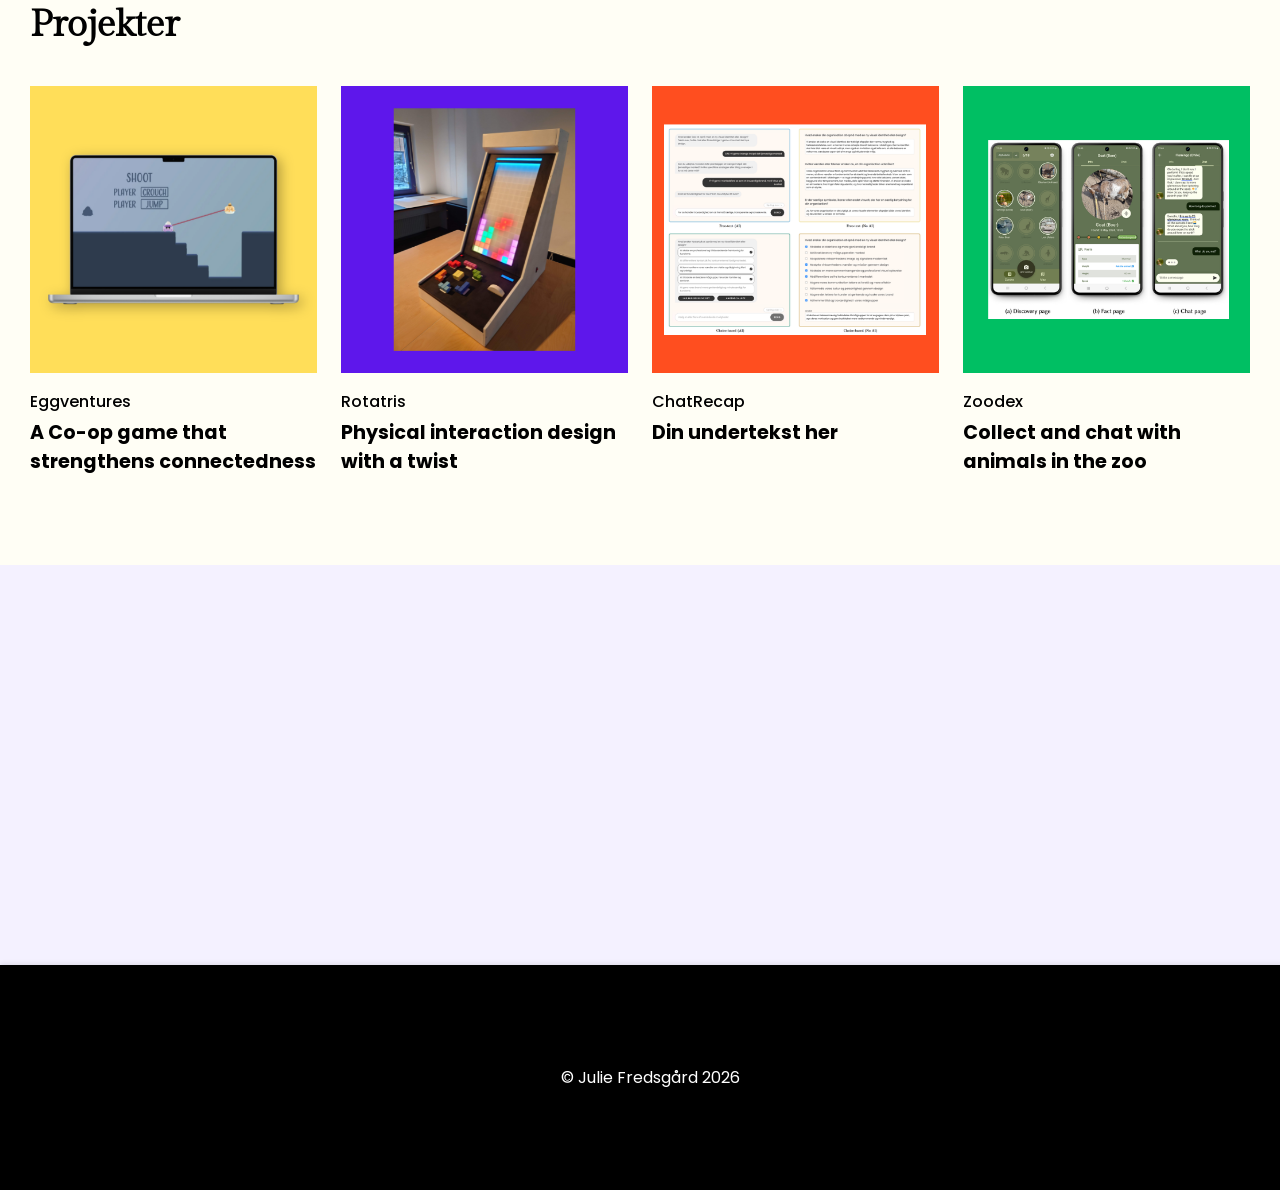
==== commit 9211febb: "blob" ====
--- a/index.html
+++ b/index.html
@@ -9,7 +9,7 @@
     
     <meta name="description" content="">
 
-   <link rel="shortcut icon" href="images/smiley-positive-svgrepo-com.svg">
+   <link rel="shortcut icon" href="images/cartoon.png">
 
     <link rel="preconnect" href="https://fonts.googleapis.com">
     <link rel="preconnect" href="https://fonts.gstatic.com" crossorigin>
@@ -29,15 +29,10 @@
         <!-- Other content -->
 <div class="hero-wrapper">
     <div class="hero-section">
+        <div class="hero-decoration"></div>
         <div class="hero-text">
             <h1>JULIE<br>FREDSG<span class="fake-aa">A<span class="fake-aa__icon">
-                <svg viewBox="0 0 48 48" fill="currentColor" xmlns="http://www.w3.org/2000/svg">
-                    <circle cx="20" cy="18" r="2"/>
-                    <circle cx="28" cy="18" r="2"/>
-                    <path d="M24,32c4.411,0,8-3.589,8-8h-4c0,2.206-1.794,4-4,4s-4-1.794-4-4h-4C16,28.411,19.589,32,24,32z"/>
-                    <path d="M24,42c9.941,0,18-8.059,18-18S33.941,6,24,6C14.059,6,6,14.059,6,24S14.059,42,24,42z M24,10c7.72,0,14,6.28,14,14
-                        c0,7.719-6.28,14-14,14c-7.72,0-14-6.281-14-14C10,16.28,16.28,10,24,10z"/>
-                </svg>
+                <img src="images/cartoon.png" alt="">
             </span></span>RD</h1>
             <h3>Cand.scient. i interaktionsdesign med erfaring i UX/UI design og visuel kommunikation.</h3>
             <a href="projects.html" class="hero-button">SE PROJEKTER</a>
@@ -113,7 +108,7 @@
 </section>
 
 <section class="project-section">
-    <h2 class="project-section__heading">PROJEKTER</h2>
+    <h2 class="project-section__heading">Projekter</h2>
     <div class="project-grid">
         <a href="projects/eggventures.html" class="project-box">
             <div class="project-box__image">
@@ -157,7 +152,7 @@
         .then(data => {
             document.getElementById('navbar').innerHTML = data;
 
-            // Scroll-koden flyttet herind, så den kører EFTER navbaren er indsat
+            // --- Scroll: skjul navbar ved scroll ned, vis igen ved scroll op ---
             let lastScrollY = window.scrollY;
             const navbar = document.querySelector('.navbar');
 
@@ -171,6 +166,24 @@
                 }
 
                 lastScrollY = currentScrollY;
+            });
+
+            // --- Burgermenu: åbn/luk ved klik på burger-ikonet ---
+            const burgerBtn = document.getElementById('navbar-burger-btn');
+            const navMenu = document.getElementById('navbar-menu');
+
+            burgerBtn.addEventListener('click', function() {
+                navMenu.classList.toggle('is-open');
+                burgerBtn.classList.toggle('is-active');
+            });
+
+            // --- Luk menuen automatisk, når man klikker på et link ---
+            const menuLinks = navMenu.querySelectorAll('a');
+            menuLinks.forEach(function(link) {
+                link.addEventListener('click', function() {
+                    navMenu.classList.remove('is-open');
+                    burgerBtn.classList.remove('is-active');
+                });
             });
         });
 </script>
--- a/css/main.css
+++ b/css/main.css
@@ -98,12 +98,14 @@
     display: flex;
     flex-direction: column;
     justify-content: center;
+    z-index: 2; /* Højere end .hero-decoration - ligger derfor ovenpå */
 }
 
 .hero-text h1 {
     margin: 100px 0 400px 0; /* Fjerner al indbygget luft omkring h1 */
     line-height: 1; /* Mindre end 1 gør linjerne tættere sammen */
-    font-size: 6em; /* Juster størrelsen efter behov */
+    font-size: 6.1em; /* Juster størrelsen efter behov */
+    z-index: 2; /* Højere end .hero-decoration - ligger derfor ovenpå */
 }
 
 .fake-aa {
@@ -113,16 +115,15 @@
 
 .fake-aa__icon {
     position: absolute;
-    top: -0.2em;
-    left: 47%;
+    top: -0.21em;
+    left: 48%;
     transform: translateX(-50%);
     line-height: 1;
 }
 
-.fake-aa__icon svg {
-    color: #5d00ff;
-    width: 26px;
-    height: 26px;
+.fake-aa__icon img {
+    width: 25px;
+    height: 25px;
     display: block;
 }
 
@@ -137,6 +138,7 @@
     right: 0; /* Billedet starter i højre side */
     width: 50%; /* Samme bredde som før, men målt fra skærmens kant, ikke fra max-width */
     height: 100%;
+    z-index: 3;
 }
 
 .hero-image img {
@@ -166,7 +168,63 @@
     color: #f4f1ff; /* Skifter tekstfarven til hvid ved hover */
 }
 
-
+.hero-decoration {
+    position: absolute;
+    top: 38%;
+    left: 17%;
+    width: 700px;
+    height: 550px;
+    background-color: #5d00ff;
+    opacity: 0.1; /* 0 = usynlig, 1 = fuldt synlig */
+    z-index: 1;
+    pointer-events: none;
+    animation: blob-morph 30s linear infinite; /* Ændret fra ease-in-out til linear */
+}
+
+@keyframes blob-morph {
+    0% {
+        width: 620px;
+        height: 620px;
+        border-radius: 42% 58% 70% 30% / 45% 45% 55% 55%;
+        transform: translate(-50%, -50%) translate(0px, 0px) rotate(0deg);
+    }
+    16% {
+        width: 700px;
+        height: 570px;
+        border-radius: 58% 42% 55% 45% / 60% 40% 60% 40%;
+        transform: translate(-50%, -50%) translate(35px, 84px) rotate(10deg);
+    }
+    33% {
+        width: 550px;
+        height: 700px;
+        border-radius: 70% 30% 46% 54% / 30% 29% 71% 70%;
+        transform: translate(-50%, -50%) translate(45px, 176px) rotate(20deg);
+    }
+    50% {
+        width: 680px;
+        height: 590px;
+        border-radius: 45% 55% 60% 40% / 55% 45% 55% 45%;
+        transform: translate(-50%, -50%) translate(0px, 260px) rotate(5deg);
+    }
+    66% {
+        width: 570px;
+        height: 660px;
+        border-radius: 30% 60% 70% 40% / 50% 60% 30% 60%;
+        transform: translate(-50%, -50%) translate(-45px, 176px) rotate(-15deg);
+    }
+    83% {
+        width: 690px;
+        height: 560px;
+        border-radius: 55% 45% 40% 60% / 40% 55% 45% 60%;
+        transform: translate(-50%, -50%) translate(-35px, 84px) rotate(-25deg);
+    }
+    100% {
+        width: 620px;
+        height: 620px;
+        border-radius: 42% 58% 70% 30% / 45% 45% 55% 55%;
+        transform: translate(-50%, -50%) translate(0px, 0px) rotate(0deg);
+    }
+}
 
 
 @media screen and (max-width: 850px) {
@@ -186,16 +244,16 @@
 
     .hero-text h1 {
         margin: 40px 0 20px 0; /* Meget mindre margin end de 100px/400px */
-        font-size: 2.9em; /* Reduceret fra 6em */
-    }
-
-    .fake-aa__icon svg {
-        width: 14px; /* Reduceret fra 26px, proportionalt med den mindre h1 */
-        height: 14px;
+        font-size: 2.93em; /* Reduceret fra 6em */
+    }
+
+    .fake-aa__icon img {
+        width: 12px; /* Reduceret fra 26px, proportionalt med den mindre h1 */
+        height: 12px;
     }
 
     .fake-aa__icon {
-        top: -0.24em; /* Justér denne værdi, til ikonet igen sidder pænt over "A" */
+        top: -0.23em; /* Justér denne værdi, til ikonet igen sidder pænt over "A" */
     }
 
     .hero-text h3 {
@@ -213,6 +271,15 @@
         width: 100%;
         height: 300px;
     }
+
+    .hero-decoration {
+    position: absolute;
+    top: 55%;
+    left: 50%;
+    transform: translate(-50%, -50%) scale(0.3); /* Skalerer hele blobben ned til 30% */
+    z-index: 1; /* Lavere end .hero-text's z-index: 2, så det ligger BAGVED */
+    pointer-events: none; /* Forhindrer billedet i at "opsnappe" klik, der er ment for teksten/knappen */
+}
 }
 
 @media screen and (max-width: 1270px) and (min-width: 851px) {
@@ -221,13 +288,13 @@
         margin: 60px 0 200px 0; /* Reduceret fra 100px/400px */
     }
 
-        .fake-aa__icon svg {
-        width: 18px; /* Reduceret fra 26px, proportionalt med den mindre h1 */
-        height: 18px;
+        .fake-aa__icon img {
+        width: 17px; /* Reduceret fra 26px, proportionalt med den mindre h1 */
+        height: 17px;
     }
 
     .fake-aa__icon {
-        top: -0.21em; /* Justér denne værdi, til ikonet igen sidder pænt over "A" */
+        top: -0.22em; /* Justér denne værdi, til ikonet igen sidder pænt over "A" */
     }
 
     .hero-text h3 {
@@ -238,6 +305,17 @@
     .hero-wrapper {
         height: 700px; /* Reduceret fra 1000px */
     }
+
+    .hero-decoration {
+    position: absolute;
+    top: 55%;
+    left: 25%;
+    transform: translate(-50%, -50%); /* Centrerer billedet præcist */
+    width: 250px; /* Juster efter dit billedes størrelse og ønsket effekt */
+    height: 250px;
+    z-index: 1; /* Lavere end .hero-text's z-index: 2, så det ligger BAGVED */
+    pointer-events: none; /* Forhindrer billedet i at "opsnappe" klik, der er ment for teksten/knappen */
+}
 }
 
 .divider-section {
@@ -353,7 +431,7 @@
 .navbar-inner {
     max-width: 1400px;
     margin: 0 auto;
-    padding: 0 20px; 
+    padding: 0; 
     height: 100%;
     display: flex;
     justify-content: space-between;
@@ -393,12 +471,79 @@
     display: flex;
 }
 
+.navbar-logo {
+    padding: 0;
+    display: block;
+}
+
 .navbar-logo img {
     height: 40px; 
     width: auto;
     display: block;
 }
 
+.navbar-burger {
+    display: none; /* Skjult som standard - vises kun under 850px */
+    flex-direction: column;
+    justify-content: center;
+    gap: 5px;
+    width: 30px;
+    height: 24px;
+    background: none;
+    border: none;
+    cursor: pointer;
+    padding: 0;
+    margin-right: 20px; /* Skubber ikonet væk fra den yderste kant */
+}
+
+.navbar-burger span {
+    display: block;
+    width: 100%;
+    height: 2px;
+    background-color: #fffef5; /* Match navbar-linkenes farve */
+    transition: transform 0.3s ease, opacity 0.3s ease;
+}
+
+.navbar-burger.is-active span:nth-child(1) {
+    transform: translateY(7px) rotate(45deg);
+}
+
+.navbar-burger.is-active span:nth-child(2) {
+    opacity: 0; /* Den midterste streg forsvinder */
+}
+
+.navbar-burger.is-active span:nth-child(3) {
+    transform: translateY(-7px) rotate(-45deg);
+}
+
+@media screen and (max-width: 850px) {
+    .navbar-right {
+        display: none;
+        position: fixed;
+        top: 50px;
+        left: 0;
+        width: 100%;
+        height: calc(100vh - 50px);
+        background-color: #fffef5; /* Ændret fra #000 til hvid */
+        flex-direction: column;
+        align-items: center;
+        justify-content: center;
+        gap: 20px;
+    }
+
+    .navbar-right a {
+        color: #000; /* Sort tekst specifikt i den udfoldede menu */
+    }
+
+    .navbar-right.is-open {
+        display: flex; /* Vises når JavaScript tilføjer klassen */
+    }
+
+    .navbar-burger {
+        display: flex;
+        z-index: 1001; /* Sikrer knappen forbliver klikbar ovenpå menuen */
+    }
+}
 
 
 .skills-section {
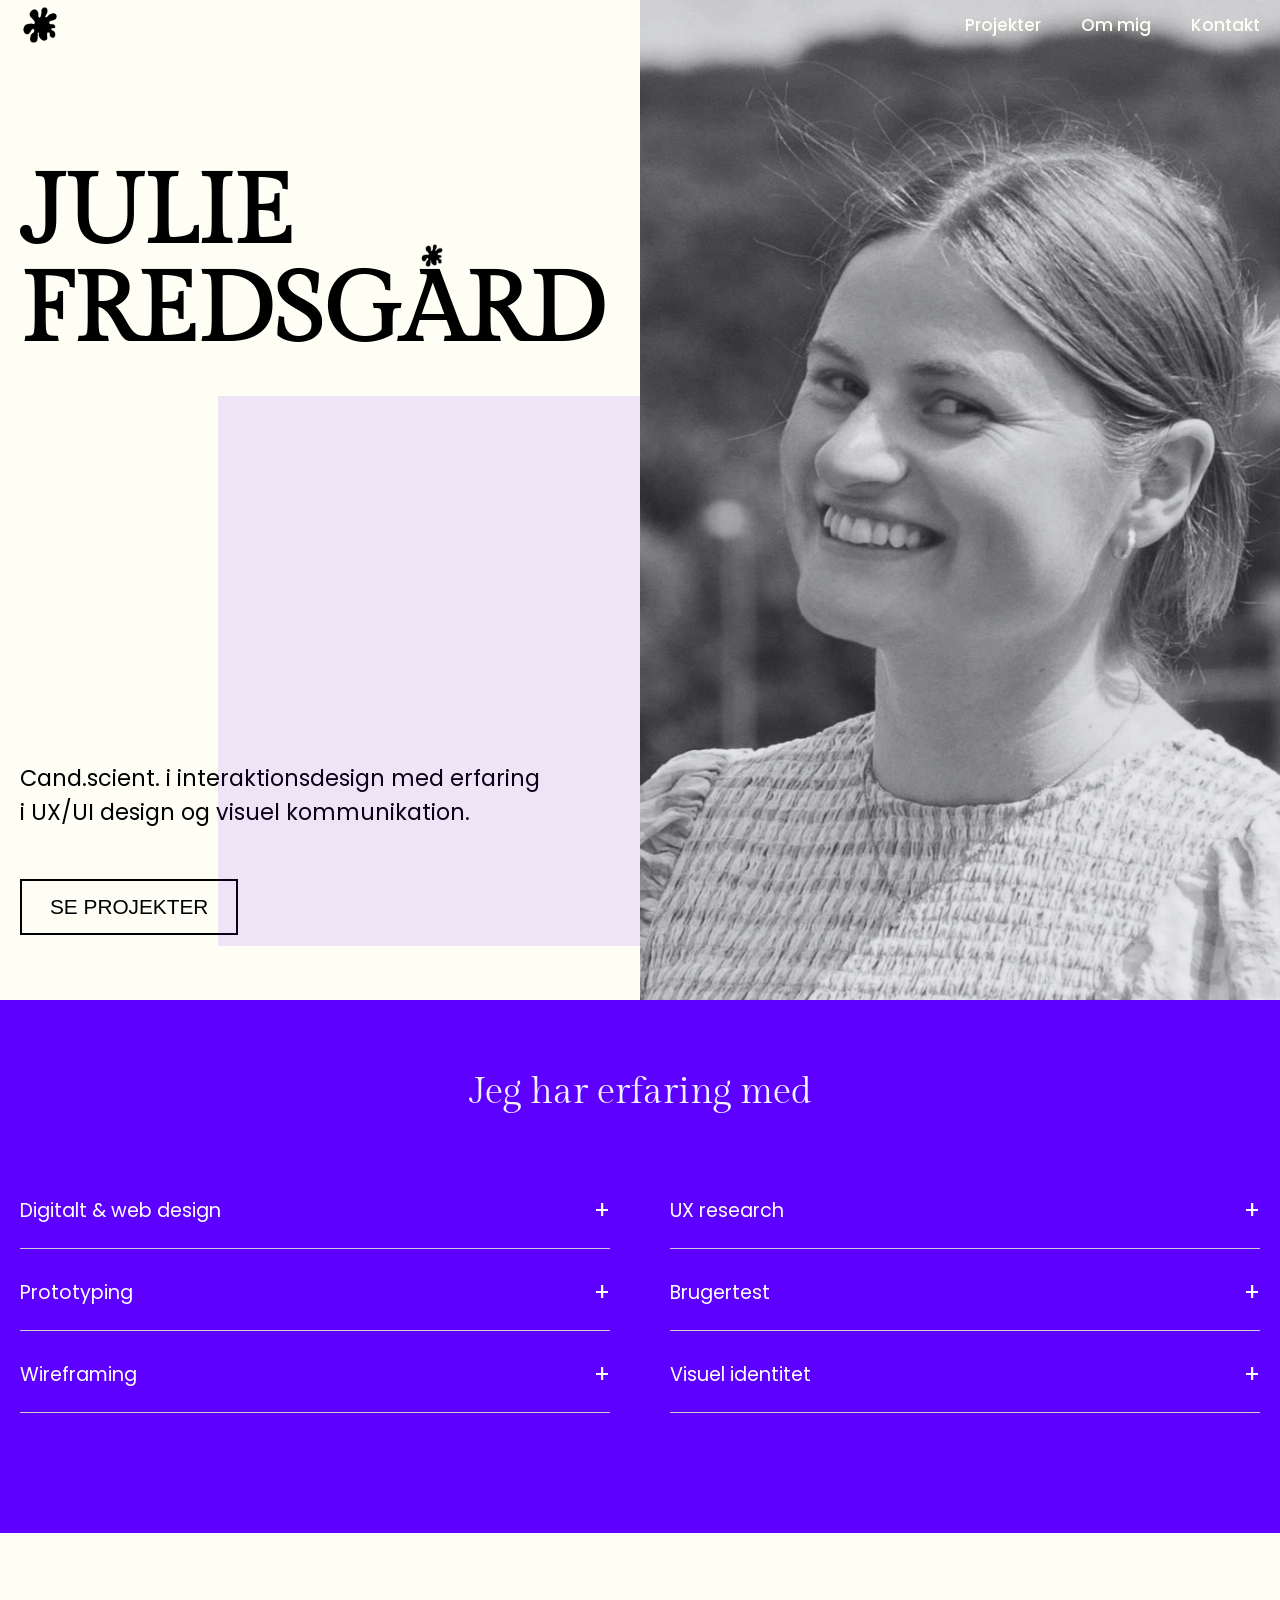
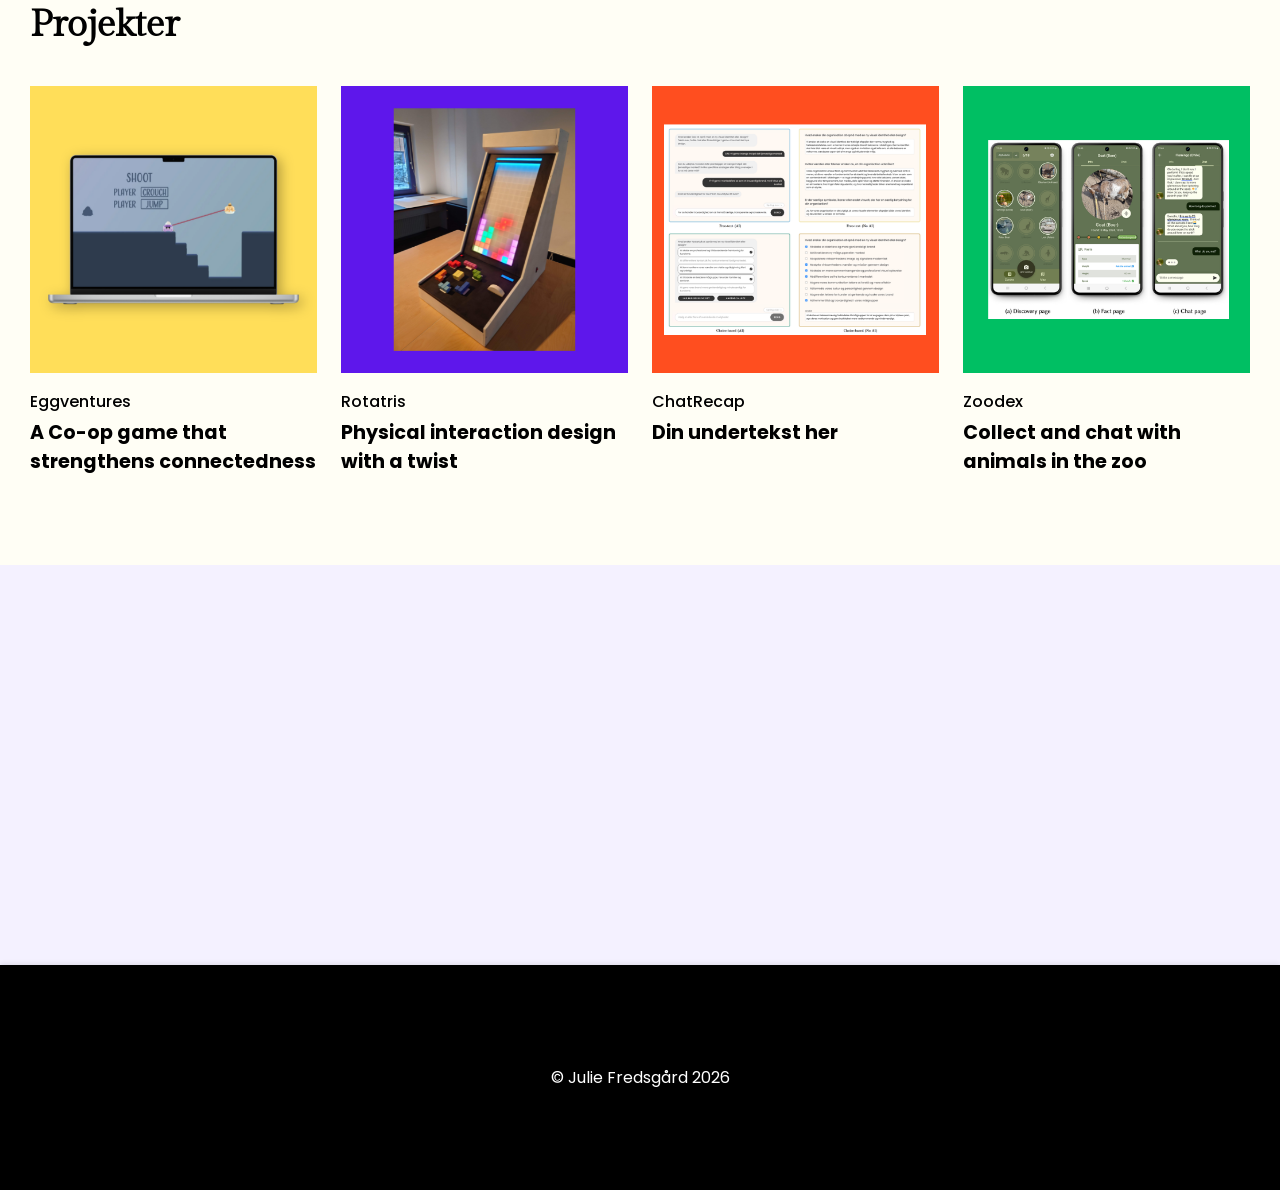
==== commit f20e4012: "navbar update" ====
--- a/index.html
+++ b/index.html
@@ -175,6 +175,7 @@
             burgerBtn.addEventListener('click', function() {
                 navMenu.classList.toggle('is-open');
                 burgerBtn.classList.toggle('is-active');
+                document.body.classList.toggle('menu-open');
             });
 
             // --- Luk menuen automatisk, når man klikker på et link ---
@@ -183,6 +184,7 @@
                 link.addEventListener('click', function() {
                     navMenu.classList.remove('is-open');
                     burgerBtn.classList.remove('is-active');
+                    document.body.classList.remove('menu-open');
                 });
             });
         });
--- a/css/main.css
+++ b/css/main.css
@@ -19,6 +19,11 @@
     flex-direction: column; /* Stack children vertically */
     overflow-x: hidden;
 }
+
+body.menu-open {
+    overflow: hidden;
+}
+
 
 /* Container for consistent margins */
 .container {
@@ -80,7 +85,7 @@
     position: relative; /* Gør det muligt at placere .hero-image "absolut" indeni */
     display: flex;
     align-items: center;
-    height: 1000px
+    height: 1000px;
 }
 
 .hero-section {
@@ -236,6 +241,7 @@
 
     .hero-section {
         padding: 0 20px;
+        overflow: hidden; /* Ny linje - forhindrer blobben i at skabe overflow her specifikt */
     }
 
     .hero-text {
@@ -474,6 +480,10 @@
 .navbar-logo {
     padding: 0;
     display: block;
+}
+
+.navbar-logo .logo-mobile {
+    display: none; /* Skjult som standard på desktop */
 }
 
 .navbar-logo img {
@@ -499,13 +509,13 @@
 .navbar-burger span {
     display: block;
     width: 100%;
-    height: 2px;
+    height: 3px;
     background-color: #fffef5; /* Match navbar-linkenes farve */
     transition: transform 0.3s ease, opacity 0.3s ease;
 }
 
 .navbar-burger.is-active span:nth-child(1) {
-    transform: translateY(7px) rotate(45deg);
+    transform: translateY(8px) rotate(45deg); /* Justeret fra 7px */
 }
 
 .navbar-burger.is-active span:nth-child(2) {
@@ -513,10 +523,20 @@
 }
 
 .navbar-burger.is-active span:nth-child(3) {
-    transform: translateY(-7px) rotate(-45deg);
+    transform: translateY(-8px) rotate(-45deg); /* Justeret fra -7px */
 }
 
 @media screen and (max-width: 850px) {
+    .navbar {
+        background-color: #fffef5; /* Solid, hvid baggrund i stedet for transparent */
+        box-shadow: 0 1px 4px rgba(0, 0, 0, 0.1); /* Let skygge, så den adskiller sig visuelt fra indholdet under */
+        position: static; /* Fjerner "fixed" - navbaren bliver nu en almindelig del af sidens flow */
+    }
+
+    .navbar a {
+        color: #000; /* Sort tekst - lys baggrund kræver mørk tekst nu */
+    }
+
     .navbar-right {
         display: none;
         position: fixed;
@@ -529,6 +549,7 @@
         align-items: center;
         justify-content: center;
         gap: 20px;
+        z-index: 1001; /* Match burger-knappens z-index, sikrer den ligger øverst */
     }
 
     .navbar-right a {
@@ -542,6 +563,18 @@
     .navbar-burger {
         display: flex;
         z-index: 1001; /* Sikrer knappen forbliver klikbar ovenpå menuen */
+    }
+
+    .navbar-burger span {
+        background-color: #000; /* Burger-stregerne skal også være mørke nu */
+    }
+
+    .navbar-logo .logo-default {
+        display: none; /* Skjul den lyse version på mobil */
+    }
+
+    .navbar-logo .logo-mobile {
+        display: block; /* Vis den mørke version i stedet */
     }
 }
 
@@ -634,6 +667,7 @@
 /* Media Queries */
 @media screen and (max-width: 768px) {
     /* Make the navbar stack vertically on smaller screens */
+    
     .navbar a {
         float: none; /* Stack the links */
         display: block; /* Make them full-width */
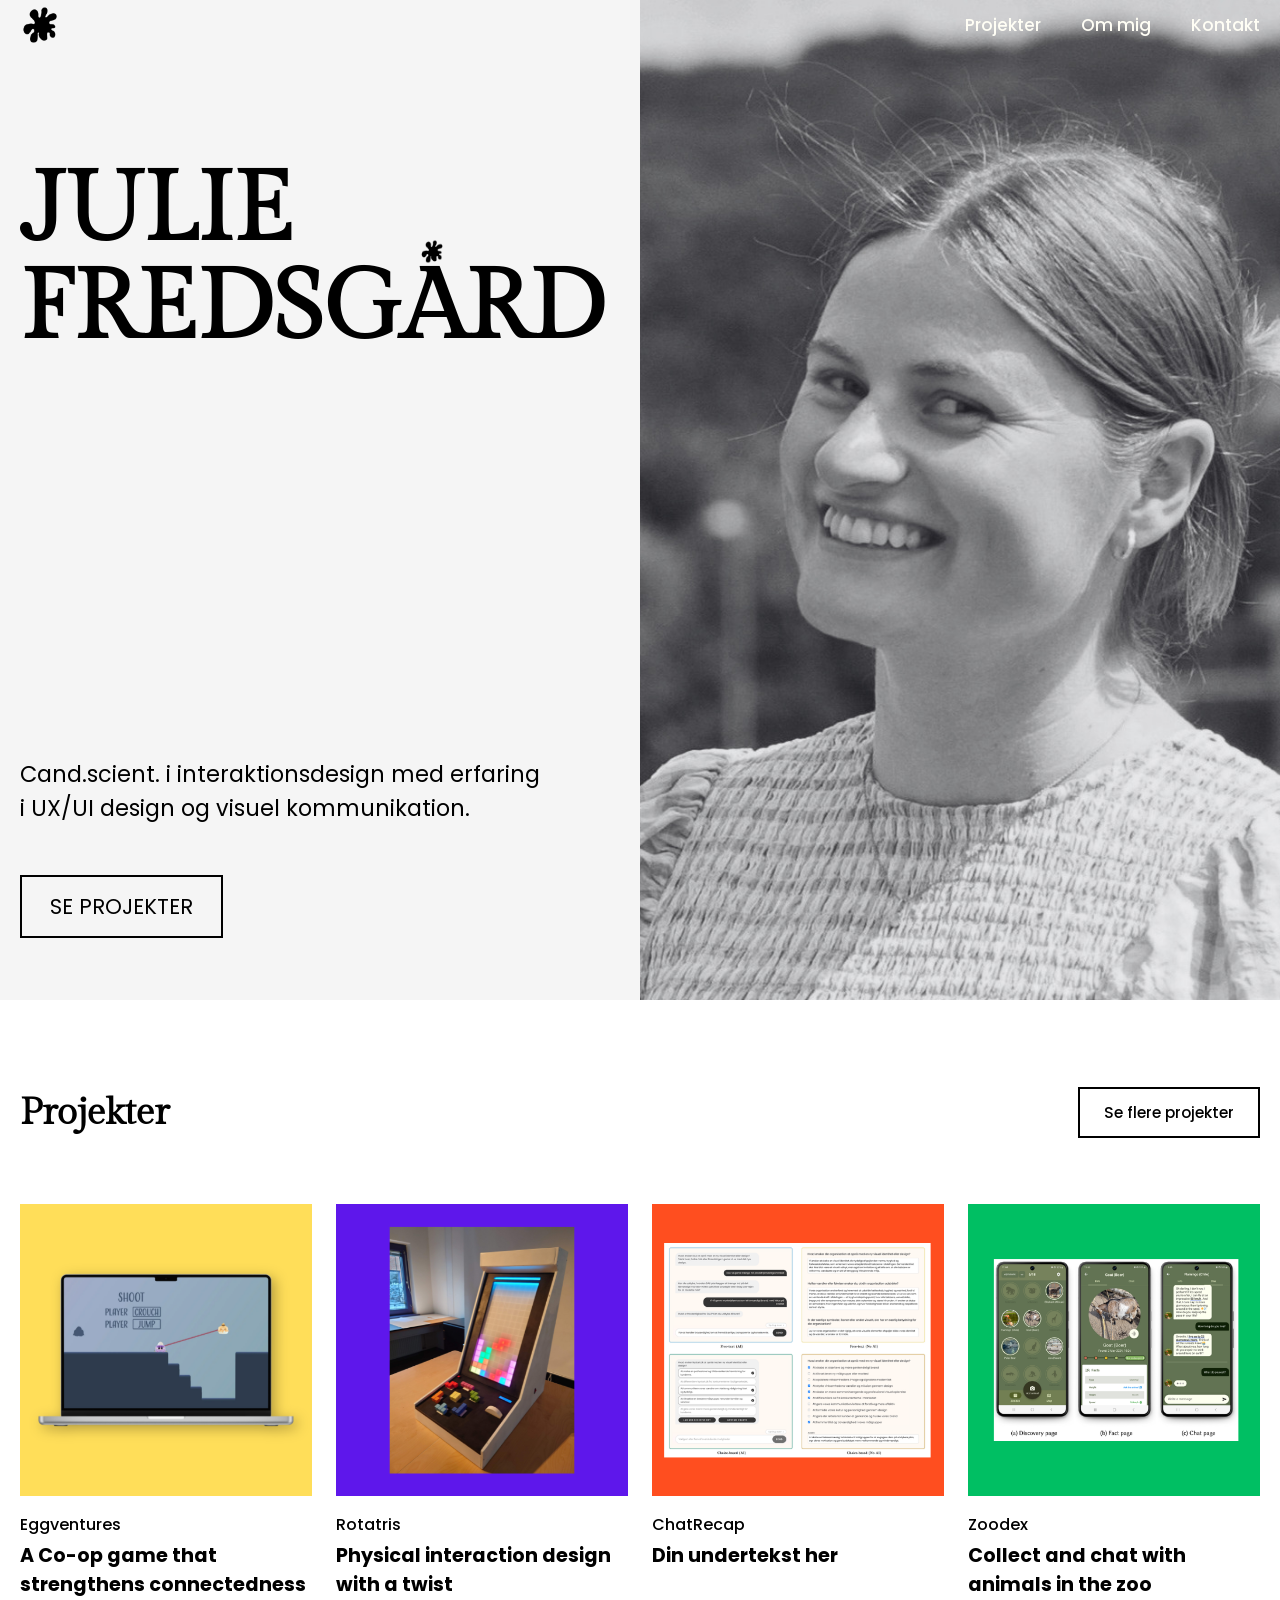
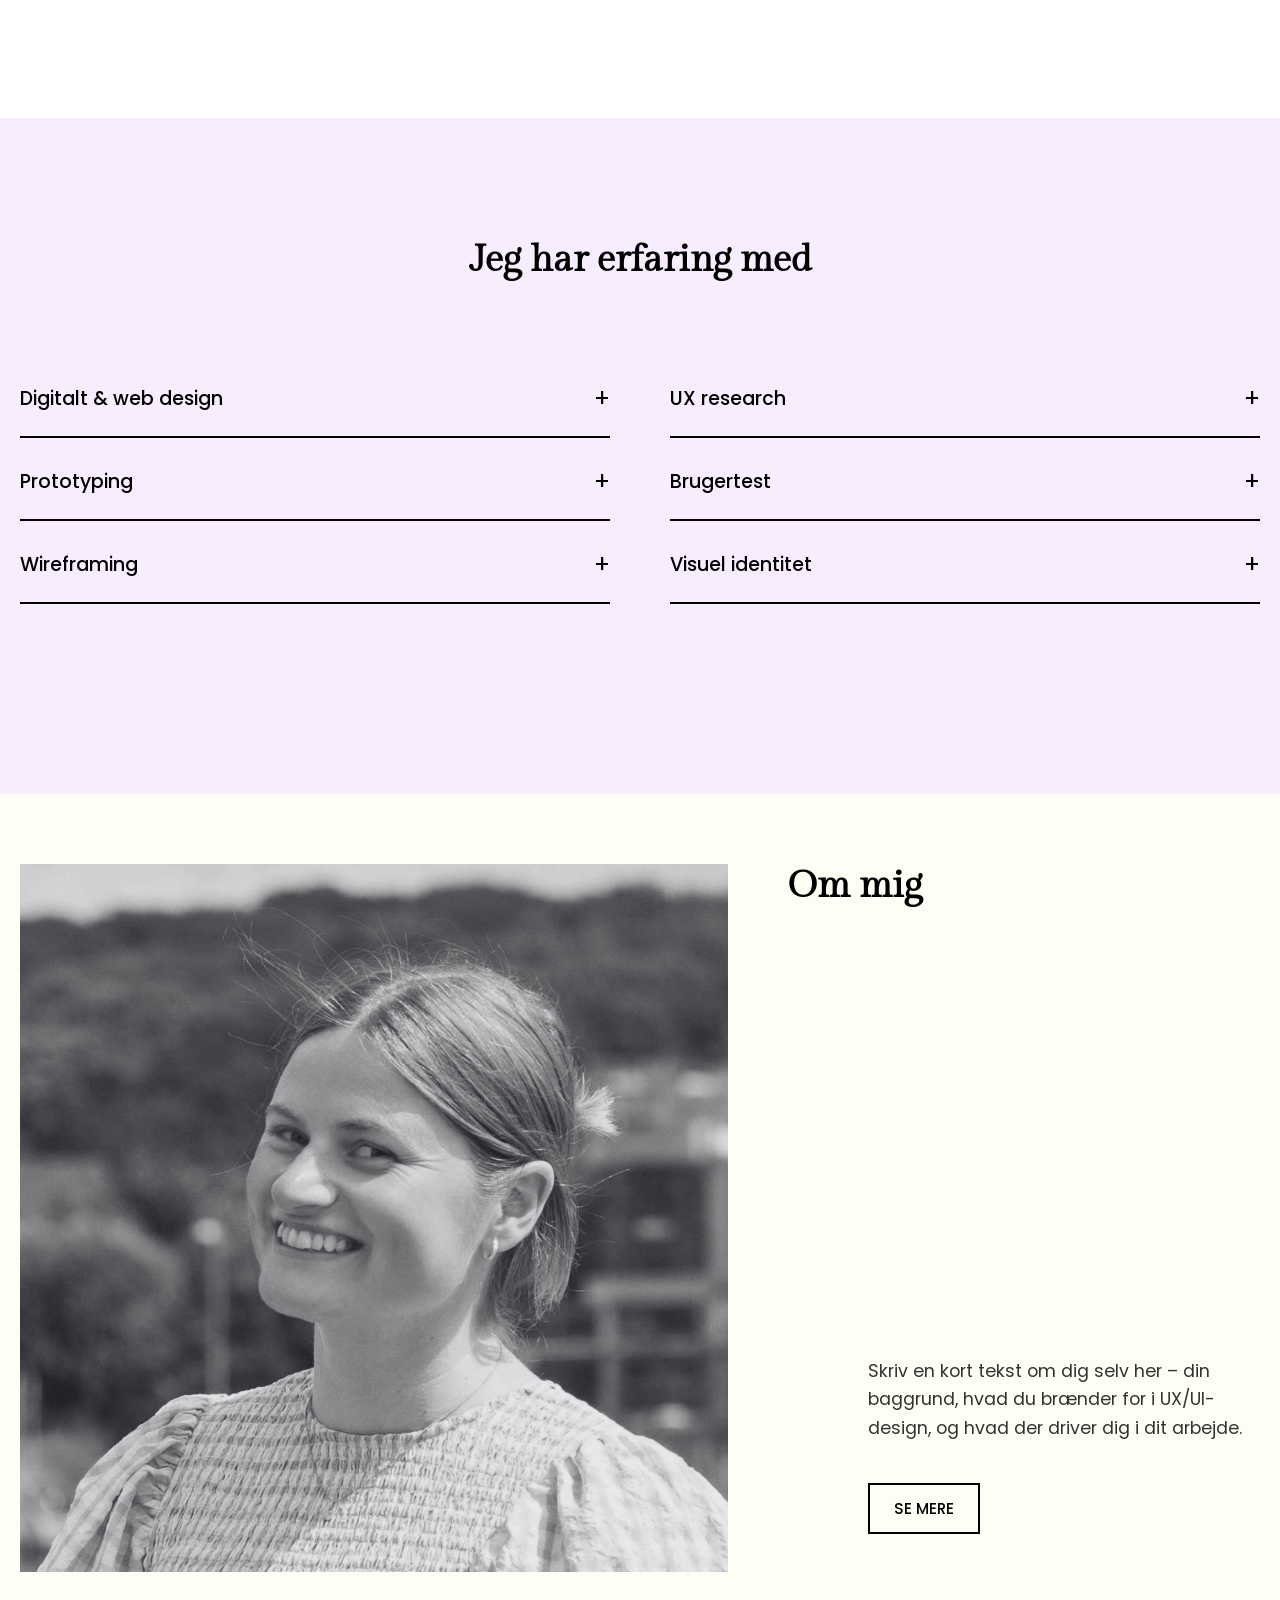
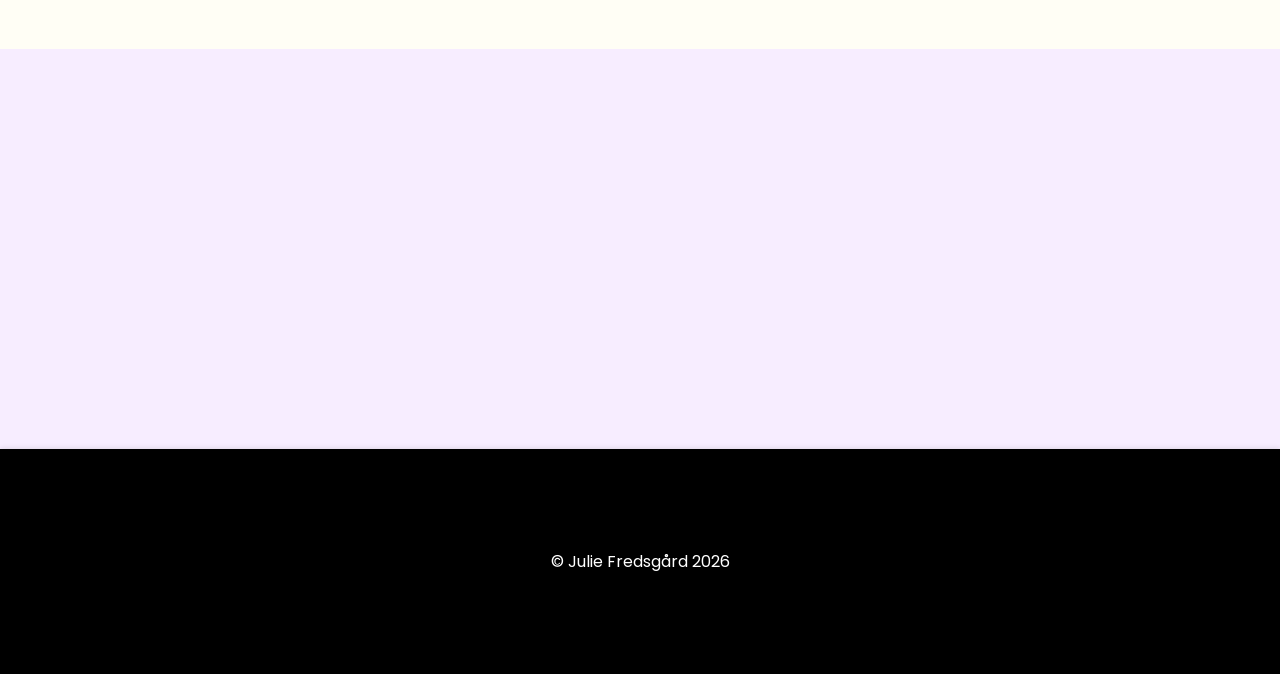
==== commit 4f75a49b: "UI update" ====
--- a/index.html
+++ b/index.html
@@ -29,7 +29,9 @@
         <!-- Other content -->
 <div class="hero-wrapper">
     <div class="hero-section">
-        <div class="hero-decoration"></div>
+        <div class="hero-decoration-wrapper">
+            <div class="hero-decoration"></div>
+        </div>
         <div class="hero-text">
             <h1>JULIE<br>FREDSG<span class="fake-aa">A<span class="fake-aa__icon">
                 <img src="images/cartoon.png" alt="">
@@ -43,8 +45,48 @@
     </div>
 </div>
 
-
+<!-- <section class="divider-section2"></section> -->
  
+
+
+<section class="project-section">
+    <div class="project-section__top">
+        <h2 class="project-section__heading">Projekter</h2>
+        <a href="projects.html" class="project-section__link project-section__link--desktop">Se flere projekter</a>
+    </div>
+    <div class="project-grid">
+        <a href="projects/eggventures.html" class="project-box">
+            <div class="project-box__image">
+                <img src="images/EggventuresTest.png" alt="Eggventures">
+            </div>
+            <p class="project-box__title">Eggventures</p>
+            <p class="project-box__subtitle">A Co-op game that strengthens connectedness</p>
+        </a>
+        <a href="projects/rotatris.html" class="project-box">
+            <div class="project-box__image">
+                <img src="images/RotatrisTest.png" alt="Rotatris">
+            </div>
+            <p class="project-box__title">Rotatris</p>
+            <p class="project-box__subtitle">Physical interaction design with a twist</p>
+        </a>
+        <a href="projects/chatrecap.html" class="project-box">
+            <div class="project-box__image">
+                <img src="images/DesignerAITest.png" alt="ChatRecap">
+            </div>
+            <p class="project-box__title">ChatRecap</p>
+            <p class="project-box__subtitle">Din undertekst her</p>
+        </a>
+        <a href="projects/zoodex.html" class="project-box">
+            <div class="project-box__image">
+                <img src="images/ZoodexTest.png" alt="Zoodex">
+            </div>
+            <p class="project-box__title">Zoodex</p>
+            <p class="project-box__subtitle">Collect and chat with animals in the zoo</p>
+        </a>
+    </div>
+    <a href="projects.html" class="project-section__link project-section__link--mobile">Se flere projekter</a>
+</section>
+
 <section class="skills-section">
     <div class="skills-section__inner">
     <h2 class="skills-section__heading">Jeg har erfaring med</h2>
@@ -55,7 +97,7 @@
                 <span class="skill-item__icon">+</span>
             </div>
             <div class="skill-item__content">
-                <p>Digitalt design inkluderer website content og layouts, social media assets, web banners, præsentationer og andre grafiske elementer på digitale platforme.</p>
+                <p>Tekst på vej.</p>
             </div>
         </div>
         <div class="skill-item">
@@ -107,37 +149,17 @@
     </div>
 </section>
 
-<section class="project-section">
-    <h2 class="project-section__heading">Projekter</h2>
-    <div class="project-grid">
-        <a href="projects/eggventures.html" class="project-box">
-            <div class="project-box__image">
-                <img src="images/EggventuresTest.png" alt="Eggventures">
-            </div>
-            <p class="project-box__title">Eggventures</p>
-            <p class="project-box__subtitle">A Co-op game that strengthens connectedness</p>
-        </a>
-        <a href="projects/rotatris.html" class="project-box">
-            <div class="project-box__image">
-                <img src="images/RotatrisTest.png" alt="Rotatris">
-            </div>
-            <p class="project-box__title">Rotatris</p>
-            <p class="project-box__subtitle">Physical interaction design with a twist</p>
-        </a>
-        <a href="projects/chatrecap.html" class="project-box">
-            <div class="project-box__image">
-                <img src="images/DesignerAITest.png" alt="ChatRecap">
-            </div>
-            <p class="project-box__title">ChatRecap</p>
-            <p class="project-box__subtitle">Din undertekst her</p>
-        </a>
-        <a href="projects/zoodex.html" class="project-box">
-            <div class="project-box__image">
-                <img src="images/ZoodexTest.png" alt="Zoodex">
-            </div>
-            <p class="project-box__title">Zoodex</p>
-            <p class="project-box__subtitle">Collect and chat with animals in the zoo</p>
-        </a>
+
+<section class="about-section">
+    <div class="about-section__inner">
+        <div class="about-section__image">
+            <img src="images/ProfilbilledeBW.jpg" alt="Julie Fredsgård">
+        </div>
+<div class="about-section__text">
+    <h2 class="about-section__heading">Om mig</h2>
+    <p>Skriv en kort tekst om dig selv her – din baggrund, hvad du brænder for i UX/UI-design, og hvad der driver dig i dit arbejde.</p>
+    <a href="about.html" class="about-section__link">SE MERE</a>
+</div>
     </div>
 </section>
 
--- a/css/main.css
+++ b/css/main.css
@@ -14,7 +14,7 @@
     font-family: "Poppins", sans-serif;
     margin: 0;
     padding: 0;
-    background-color:  #fffef5;
+    background-color:  whitesmoke;
     display: flex;
     flex-direction: column; /* Stack children vertically */
     overflow-x: hidden;
@@ -110,6 +110,7 @@
     margin: 100px 0 400px 0; /* Fjerner al indbygget luft omkring h1 */
     line-height: 1; /* Mindre end 1 gør linjerne tættere sammen */
     font-size: 6.1em; /* Juster størrelsen efter behov */
+    font-weight: 2000; /* Normal vægt */
     z-index: 2; /* Højere end .hero-decoration - ligger derfor ovenpå */
 }
 
@@ -135,6 +136,7 @@
 .hero-text h3 {
     margin: 0 100px 0 0; /* Kun luft foroven, resten er 0 */
     font-size: 1.4em; /* Juster størrelsen efter behov */
+    z-index: 2;
 }
 
 .hero-image {
@@ -163,9 +165,10 @@
     text-decoration: none; /* Fjerner link-understregning */
     font-family: "Poppins", sans-serif;
     font-size: 1.3em; /* Juster størrelsen efter behov */
-    font-weight: 300;
+    font-weight: 400;
     transition: background-color 0.3s ease; /* Blød farveovergang ved hover */
     width: fit-content; /* Knappen bliver kun så bred som teksten kræver */
+    z-index: 1;
 }
 
 .hero-button:hover {
@@ -173,17 +176,17 @@
     color: #f4f1ff; /* Skifter tekstfarven til hvid ved hover */
 }
 
-.hero-decoration {
+.hero-decoration-wrapper {
     position: absolute;
     top: 38%;
     left: 17%;
-    width: 700px;
-    height: 550px;
-    background-color: #5d00ff;
-    opacity: 0.1; /* 0 = usynlig, 1 = fuldt synlig */
     z-index: 1;
     pointer-events: none;
-    animation: blob-morph 30s linear infinite; /* Ændret fra ease-in-out til linear */
+}
+
+.hero-decoration {
+background-color: rgb(255, 234, 131); /* Flyt baggrundsfarven herop */
+    animation: blob-morph 30s linear infinite;
 }
 
 @keyframes blob-morph {
@@ -278,14 +281,11 @@
         height: 300px;
     }
 
-    .hero-decoration {
-    position: absolute;
-    top: 55%;
-    left: 50%;
-    transform: translate(-50%, -50%) scale(0.3); /* Skalerer hele blobben ned til 30% */
-    z-index: 1; /* Lavere end .hero-text's z-index: 2, så det ligger BAGVED */
-    pointer-events: none; /* Forhindrer billedet i at "opsnappe" klik, der er ment for teksten/knappen */
-}
+    .hero-decoration-wrapper {
+        top: 70%;
+        left: 92%;
+        transform: translate(-50%, -50%) scale(0.5); /* Skalerer hele blobben ned til 30% */
+    }
 }
 
 @media screen and (max-width: 1270px) and (min-width: 851px) {
@@ -312,36 +312,63 @@
         height: 700px; /* Reduceret fra 1000px */
     }
 
-    .hero-decoration {
-    position: absolute;
-    top: 55%;
-    left: 25%;
-    transform: translate(-50%, -50%); /* Centrerer billedet præcist */
-    width: 250px; /* Juster efter dit billedes størrelse og ønsket effekt */
-    height: 250px;
-    z-index: 1; /* Lavere end .hero-text's z-index: 2, så det ligger BAGVED */
-    pointer-events: none; /* Forhindrer billedet i at "opsnappe" klik, der er ment for teksten/knappen */
-}
+    .hero-decoration-wrapper {
+        top: 75%;
+        left: 40%;
+        transform: translate(-50%, -50%) scale(0.6); /* Skalerer hele blobben ned til 55% */
+    }
 }
 
 .divider-section {
-    background-color: #f4f1ff; /* Vælg selv en farve der passer til din palet */
+    background-color: rgb(247, 237, 255); /* Flyt baggrundsfarven herop */
     height: 400px; /* Juster højden efter smag */
 }
 
+.divider-section2 {
+    background-color: black; /* Vælg selv en farve der passer til din palet */
+    height: 2px; /* Juster højden efter smag */
+}
+
 
 .project-section {
-    background-color: #fffef5; /* Baggrundsfarve for hele sektionen */
-    padding: 70px 30px;
+    background-color: white;
+    padding: 60px 20px 100px 20px; /* Top, sider, bund, sider */
 }
 
 .project-section__heading {
     font-family: "Gilda Display", sans-serif;
     font-size: 2.3em;
     font-weight: 600;
+    text-align: left;
+}
+
+.project-section__top {
     max-width: 1400px;
-    margin: 0 auto 16px auto; /* Auto-centreret ligesom resten, med luft nedenunder */
-    text-align: left;
+    margin: 0 auto;
+    display: flex;
+    justify-content: space-between;
+    align-items: center;
+}
+
+.project-section__link {
+    text-decoration: none;
+    color: #000;
+    border: 2px solid #000;
+    padding: 12px 24px;
+    font-family: "Poppins", sans-serif;
+    font-size: 0.95em;
+    font-weight: 500;
+    transition: background-color 0.3s ease, color 0.3s ease;
+    white-space: nowrap; /* Forhindrer knappens tekst i at bryde om på flere linjer */
+}
+
+.project-section__link--mobile {
+    display: none;
+}
+
+.project-section__link:hover {
+    background-color: #000;
+    color: #fff;
 }
 
 .project-box {
@@ -386,6 +413,23 @@
 @media screen and (max-width: 900px) {
     .project-grid {
         grid-template-columns: repeat(2, 1fr);
+    }
+
+    .project-section__top {
+        flex-direction: column;
+        align-items: flex-start;
+        gap: 16px;
+    }
+
+    .project-section__link--desktop {
+        display: none; /* Skjul desktop-knappen på mobil */
+    }
+
+
+.project-section__link--mobile {
+        display: block; /* Ændret fra inline-block til block, så margin: auto virker */
+        margin: 24px auto 0 auto; /* Centrerer via auto margin i stedet for align-self */
+        width: fit-content; /* Sikrer knappen kun er så bred som teksten kræver */
     }
 }
 
@@ -580,8 +624,8 @@
 
 
 .skills-section {
-    background-color: #5d00ff; /* Flyt baggrundsfarven herop */
-    padding: 70px 20px 120px 20px; /* Top, sider, bund, sider */
+    background-color: rgb(247, 237, 255); /* Flyt baggrundsfarven herop */
+    padding: 120px 20px 190px 20px; /* Top, sider, bund, sider */
 }
 
 .skills-section__inner {
@@ -591,10 +635,10 @@
 
 .skills-section__heading {
     font-family: "Gilda Display", sans-serif;
-    color: #f4f1ff;
+    color: black;
     font-size: 2.3em;
-    font-weight:500;
-    margin: 0 0 60px 0; /* Top sat til 0, bund forbliver 40px */
+    font-weight:600;
+    margin: 0 0 80px 0; /* Top sat til 0, bund forbliver 40px */
     text-align: center;
 }
 
@@ -610,10 +654,14 @@
     .skills-grid {
         grid-template-columns: 1fr;
     }
+
+        .skills-section__heading {
+        line-height: 1.1; /* Reducerer afstanden mellem de to linjer */
+    }
 }
 
 .skill-item {
-    border-bottom: 1px solid #ccc;
+    border-bottom: 2px solid black;
     padding: 20px 0;
 }
 
@@ -626,13 +674,14 @@
 
 .skill-item__title {
     font-family: "Poppins", sans-serif;
-    color: #fff;
+    color: #000;
     font-size: 1.2em;
+    font-weight: 450;
 }
 
 .skill-item__icon {
     font-size: 1.5em;
-    color: #fff;
+    color: #000;
     transition: transform 0.3s ease; /* Gør rotationen blød */
 }
 
@@ -646,7 +695,7 @@
     padding-top: 12px;
     font-size: 0.95em;
     line-height: 1.6;
-    color: #fff;
+    color: #000;
 }
 
 .skill-item__content.is-open {
@@ -657,6 +706,83 @@
     transform: rotate(45deg); /* Roterer + til at ligne × */
 }
 
+
+.about-section {
+    background-color: #fffef5;
+    padding: 70px 20px;
+}
+
+.about-section__inner {
+    max-width: 1400px;
+    margin: 0 auto;
+    display: flex;
+    gap: 60px;
+    align-items: flex-start; /* Ændret fra center til flex-start */
+}
+
+.about-section__image {
+    flex: 1.5;
+    max-width: none; /* Fjernet - lad flex-værdien styre bredden i stedet */
+}
+
+.about-section__image img {
+    width: 100%; /* Rettet fra 140% - undgår at billedet stikker udenfor sin egen boks */
+    aspect-ratio: 1 / 1;
+    object-fit: cover;
+}
+
+.about-section__text {
+    flex: 1; /* Ændret fra 1.5 til 1 - teksten fylder nu ca. 1/3 */
+}
+
+.about-section__heading {
+    font-family: "Gilda Display", sans-serif;
+    font-size: 2.3em;
+    font-weight: 600;
+    margin: 0 0 20px 0;
+}
+
+.about-section__text p {
+    font-family: "Poppins", sans-serif;
+    font-size: 1.1em;
+    line-height: 1.6;
+    color: #333;
+    margin-top: 450px;
+    padding-left: 80px;
+}
+
+
+.about-section__link {
+    display: inline-block;
+    margin-top: 24px;
+    margin-left: 80px; /* Match samme indrykning som brødteksten */
+    padding: 12px 24px;
+    background-color: transparent;
+    color: #000;
+    border: 2px solid #000;
+    text-decoration: none;
+    font-family: "Poppins", sans-serif;
+    font-size: 0.95em;
+    font-weight: 500;
+    transition: background-color 0.3s ease, color 0.3s ease;
+    width: fit-content;
+}
+
+.about-section__link:hover {
+    background-color: #000;
+    color: #fff;
+}
+
+@media screen and (max-width: 850px) {
+    .about-section__inner {
+        flex-direction: column;
+        gap: 30px;
+    }
+
+    .about-section__image {
+        max-width: 100%;
+    }
+}
 
 
 
